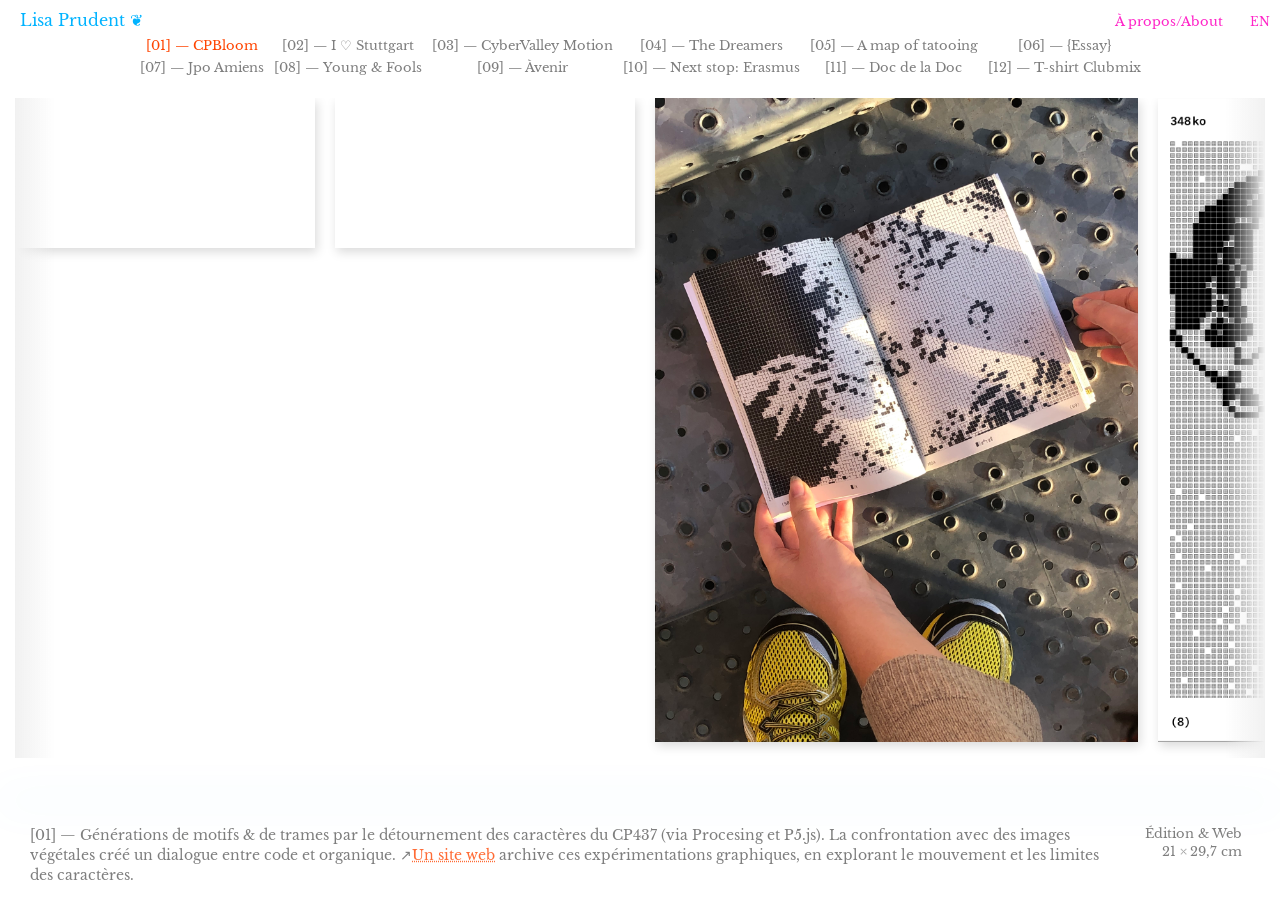
==== index.html @ e094bb3f "Update portfolio light et sans accents" ====
<!DOCTYPE html>
<html lang="fr">
<head>
  <meta charset="utf-8" />
  <meta name="viewport" content="width=device-width, initial-scale=1" />
  <link rel="stylesheet" href="portfolio26.css" />
  <link rel="icon" type="image/png" href="assets-26/blue-icone.png">

  <title>Lisa Prudent ❦</title>
</head>
<body>

   <!-- OVERLAY PNG -->
   <div id="waitingScreen"></div>

   <!-- CONTENU DU SITE -->
   <div id="siteContent" class="is-blurred">


    <header>
        <div class="left">Lisa Prudent ❦</div>
        <div class="right">
          <a href="about.html">À propos/About</a>
          <button class="lang-toggle" id="langToggle">EN</button>
        </div>
      </header>

    <div class="subheader">
        <a href="#" data-project="01">[01] — CPBloom</a>
        <a href="#" data-project="02" class="active">[02] — I ♡ Stuttgart</a> 
        <a href="#" data-project="03">[03] — CyberValley Motion</a>
        <a href="#" data-project="04">[04] — The Dreamers</a>
        <a href="#" data-project="05">[05] — A map of tatooing</a>
        <a href="#" data-project="06">[06] — {Essay}</a>
        <a href="#" data-project="07">[07] — Jpo Amiens</a>
        <a href="#" data-project="08">[08] — Young & Fools</a>
        <a href="#" data-project="09">[09] — Àvenir</a>
        <a href="#" data-project="10">[10] — Next stop: Erasmus</a>
        <a href="#" data-project="11">[11] — Doc de la Doc</a>
        <a href="#" data-project="12">[12] — T-shirt Clubmix</a>
        
        

        </div>

         <!-- Carrousel -->
         <div class="carousel-wrapper">
            <div class="carousel-edge-blur"></div> 
            <div class="carousel-container" id="carousel">
              <div class="carousel-track" id="carouselTrack">

                 <!-- Projet 01: CPBloom -->
      <div class="carousel-item" data-project="01">
        <video data-src="assets-26/CPbloom-edition.mp4" muted loop autoplay playsinline></video>
      </div>
      <div class="carousel-item" data-project="01">
        <video data-src="assets-26/CP-bloom-Seq1.mp4" muted loop autoplay playsinline></video>
      </div>
   
      <div class="carousel-item" data-project="01">
        <img data-src="assets-26/CP-bloom-edition4.JPG" alt="CPBloom.web 3" loading="lazy" decoding="async">
      </div>
      <div class="carousel-item" data-project="01">
        <img data-src="assets-26/cp-double-page.png" alt="CPBloom.web 2" loading="lazy" decoding="async">
      </div>
      <div class="carousel-item" data-project="01">
        <img data-src="assets-26/CP-bloom-edition2.JPG" alt="CPBloom.web 2" loading="lazy" decoding="async">
      </div>
      <div class="carousel-item" data-project="01">
        <img data-src="assets-26/CPbloom-poster.jpg" alt="CPBloom.web 2" loading="lazy" decoding="async">
      </div>
      <div class="carousel-item" data-project="01">
        <video data-src="assets-26/Ordi-mockup-cp-bloom.mp4" muted loop autoplay playsinline></video>
      </div>
      <div class="carousel-item" data-project="01">
        <video data-src="assets-26/CPBloom-Web.mp4" muted loop autoplay playsinline></video>
      </div>
      <div class="carousel-item" data-project="01">
        <video data-src="assets-26/test-cpbloom-camion.mp4" muted loop autoplay playsinline></video>
      </div>
      <div class="carousel-item" data-project="01">
        <img data-src="assets-26/frame_185.png" alt="CPBloom.web 2" loading="lazy" decoding="async">
      </div>
   
      <!-- Projet 01: I ♡ Stuttgart -->
      <div class="carousel-item" data-project="02">
        <img data-src="assets-26/Post-1.png" alt="Stuttgart 1" loading="lazy" decoding="async">
      </div>

      <div class="carousel-item" data-project="02">
        <video data-src="assets-26/I-Stuttgart.mp4" muted loop autoplay playsinline></video>
      </div>
     
      
      <div class="carousel-item" data-project="02">
        <video data-src="assets-26/video-insta-2.mp4" muted loop autoplay playsinline></video>
      </div>
      <div class="carousel-item" data-project="02">
        <img data-src="assets-26/Post2.png" alt="Stuttgart 3" loading="lazy" decoding="async">
      </div>
      <div class="carousel-item" data-project="02">
        <img data-src="assets-26/IMG_4885.png" alt="Stuttgart 3" loading="lazy" decoding="async">
      </div>
      <div class="carousel-item" data-project="02">
        <img data-src="assets-26/post-9.png" alt="Stuttgart 3" loading="lazy" decoding="async">
      </div>

     

      <!-- Projet 03: CYberValley-Motion -->
      <div class="carousel-item" data-project="03">
        <video data-src="assets-26/Party-Logos-white-small-2.mp4" muted loop autoplay playsinline></video>
      </div>
    
      <div class="carousel-item" data-project="03">
        <video data-src="assets-26/welcome-template.mp4" muted loop autoplay playsinline></video>
      </div>
      
    
   
      <div class="carousel-item" data-project="03">
        <img data-src="assets-26/Cyber-valley-echelle.png" alt="Dreamers 2" loading="lazy" decoding="async">
      </div>
      <div class="carousel-item" data-project="03">
        <video data-src="assets-26/hourglass-bckgrnd-test2.mp4" muted loop autoplay playsinline></video>
      </div>
    

      <div class="carousel-item" data-project="03">
        <video data-src="assets-26/square-noon.mp4" muted loop autoplay playsinline></video>
      </div>

      <div class="carousel-item" data-project="03">
        <video data-src="assets-26/hex-morning-v1.mp4" muted loop autoplay playsinline></video>
      </div>

      <div class="carousel-item" data-project="03">
        <img data-src="assets-26/IMG_3530.jpg" alt="Dreamers 2" loading="lazy" decoding="async">
      </div>


      <!-- Projet 04: The Dreamers -->
      <div class="carousel-item" data-project="04">
        <video data-src="assets-26/DREAMERS-video-insta-FNAL.mp4" muted loop autoplay playsinline></video>
      </div>
      <div class="carousel-item" data-project="04">
        <img data-src="assets-26/Dreamers-post-2.png" alt="Dreamers 2" loading="lazy" decoding="async">
      </div>
      <div class="carousel-item" data-project="04">
        <img data-src="assets-26/Dreamers-porte.jpeg" alt="Dreamers 3" loading="lazy" decoding="async">
      </div>
      <div class="carousel-item" data-project="04">
        <img data-src="assets-26/dreamers-1.png" alt="Dreamers 3" loading="lazy" decoding="async">
      </div>
      <div class="carousel-item" data-project="04">
        <img data-src="assets-26/Dreamers-sopalin.JPG" alt="Dreamers 3" loading="lazy" decoding="async">
      </div>

      <!-- Projet 05: A map of tatooing -->
      <div class="carousel-item" data-project="05">
      <video data-src="assets-26/Amapoftattoo1.mp4" muted loop autoplay playsinline></video>
    </div>
    
      <div class="carousel-item" data-project="05">
        <img data-src="assets-26/A-map-tattoo-ascii-halftone.png" alt="Tatooing 2" loading="lazy" decoding="async">
      </div>
      <div class="carousel-item" data-project="05">
        <img data-src="assets-26/amaptattooshow-bitmap.png" alt="Tatooing 1" loading="lazy" decoding="async">
      </div>
      <div class="carousel-item" data-project="05">
        <img data-src="assets-26/Index-map-tattoo.png" alt="Tatooing 2" loading="lazy" decoding="async">
      </div>
      
   

      <!-- Projet 06: Essay -->
      <div class="carousel-item" data-project="06">
        <video data-src="assets-26/THESIS-3D__.mp4" muted loop autoplay playsinline></video>
      </div>
      <div class="carousel-item" data-project="06">
        <img data-src="assets-26/essay-bureau-1.png" alt="Essay 1" loading="lazy" decoding="async">
      </div>
      <div class="carousel-item" data-project="06">
        <img data-src="assets-26/memoire-page-1.png" alt="Essay 1" loading="lazy" decoding="async">
      </div>
    
      <div class="carousel-item" data-project="06">
        <img data-src="assets-26/EPSON321.JPG" alt="Essay 1" loading="lazy" decoding="async">
      </div>
      <div class="carousel-item" data-project="06">
        <img data-src="assets-26/memoire-titre.png" alt="Essay 1" loading="lazy" decoding="async">
      </div>
      <div class="carousel-item" data-project="06">
        <img data-src="assets-26/EPSON320.JPG" alt="Essay 1" loading="lazy" decoding="async">
      </div>
      <div class="carousel-item" data-project="06">
        <img data-src="assets-26/memoire-photo.png" alt="Essay 1" loading="lazy" decoding="async">
      </div>
      <div class="carousel-item" data-project="06">
        <img data-src="assets-26/tranche-essay.jpg" alt="Essay 1" loading="lazy" decoding="async">
      </div>
    
    
     
     

      <!-- Projet 07: Jpo Amiens -->

      <div class="carousel-item" data-project="07">
        <img data-src="assets-26/JPO_insta.jpg" alt="JPO 2" loading="lazy" decoding="async">
      </div>
      <div class="carousel-item" data-project="07">
        <video data-src="assets-26/ferronnerie-jpo.mp4" muted loop autoplay playsinline></video>
    </div>
    <div class="carousel-item" data-project="07">
        <video data-src="assets-26/jpo-poster.mp4" muted loop autoplay playsinline></video>
    </div>
    <div class="carousel-item" data-project="07">
        <video data-src="assets-26/jpo-animation.-ornermp4.mp4" muted loop autoplay playsinline></video>
    </div>
    <div class="carousel-item" data-project="07">
        <img data-src="assets-26/ferronnerie-test.jpg" alt="JPO 2" loading="lazy" decoding="async">
      </div>
      <!-- Projet 08: Young & Fools -->
      <div class="carousel-item" data-project="08">
        <img data-src="assets-26/YandF-Couverture-Livret.png" alt="Young 1" loading="lazy" decoding="async">
      </div>
      <div class="carousel-item" data-project="08">
        <video data-src="assets-26/Young-and-full-gif.mp4" muted loop autoplay playsinline></video>
      </div>
      <div class="carousel-item" data-project="08">
        <img data-src="assets-26/YandF-Phones.jpg" alt="Young 1" loading="lazy" decoding="async">
      </div>
      <div class="carousel-item" data-project="08">
        <video data-src="assets-26/YandF-Phone-record.mp4" muted loop autoplay playsinline></video>
      </div>
      <div class="carousel-item" data-project="08">
        <img data-src="assets-26/insta-final-young-and-full3.png" alt="Young 1" loading="lazy" decoding="async">
      </div>
      <div class="carousel-item" data-project="08">
        <img data-src="assets-26/insta-final-young-and-full.png" alt="Young 1" loading="lazy" decoding="async">
      </div>
      <div class="carousel-item" data-project="08">
        <img data-src="assets-26/YandF-Mockup.jpg" alt="Young 1" loading="lazy" decoding="async">
      </div>

      <!-- Projet 09: Àvenir -->
      <div class="carousel-item" data-project="09">
        <img data-src="assets-26/a-venir.jpg" alt="Soigner 1" loading="lazy" decoding="async">
      </div>
      <div class="carousel-item" data-project="09">
        <video data-src="assets-26/Insta-meteo2.mp4" muted loop autoplay playsinline></video>
    </div>
    <div class="carousel-item" data-project="09">
      <video data-src="assets-26/IMG_6240.mp4" muted loop autoplay playsinline></video>
  </div>
      <div class="carousel-item" data-project="09">
        <img data-src="assets-26/IMG_7008.JPG" alt="Soigner 2" loading="lazy" decoding="async">
      </div>
      <div class="carousel-item" data-project="09">
        <img data-src="assets-26/IMG_7052.JPG" alt="Soigner 2" loading="lazy" decoding="async">
      </div>
      <div class="carousel-item" data-project="09">
        <img data-src="assets-26/IMG_6991 2.JPG" alt="Soigner 2" loading="lazy" decoding="async">
      </div>
    
  
      <!-- Projet 10: Next stop: Erasmus -->
      <div class="carousel-item" data-project="10">
        <video data-src="assets-26/affiche-video-erasmus.mp4" muted loop autoplay playsinline></video>
    </div>
      <div class="carousel-item" data-project="10">
        <img data-src="assets-26/IMG_8928.jpg" alt="Erasmus 2" loading="lazy" decoding="async">
      </div>
      <div class="carousel-item" data-project="10">
        <video data-src="assets-26/bus-asccii2.mp4" muted loop autoplay playsinline></video>
    </div>
    <div class="carousel-item" data-project="10">
        <img data-src="assets-26/bus-p5js.png" alt="Erasmus 2" loading="lazy" decoding="async">
      </div>

      <!-- Projet 11: Doc de la Doc -->
      <div class="carousel-item" data-project="11">
        <img data-src="assets-26/doc-doc2.png" alt="Doc 2" loading="lazy" decoding="async">
      </div>
      <div class="carousel-item" data-project="11">
        <img data-src="assets-26/doc-doc-1.png" alt="Doc 1" loading="lazy" decoding="async">
      </div>
      <div class="carousel-item" data-project="11">
      <video data-src="assets-26/doc-doc-picto.mp4" muted loop autoplay playsinline></video>
    </div>
    <div class="carousel-item" data-project="11">
        <img data-src="assets-26/test-doc.png" alt="Doc 1" loading="lazy" decoding="async">
      </div>

      <!-- Projet 12: T-shirt Clubmix -->
      <div class="carousel-item" data-project="12">
        <img data-src="assets-26/IMG_6446.jpg" alt="Lichen 1" loading="lazy" decoding="async">
      </div>

      <div class="carousel-item" data-project="12">
        <img data-src="assets-26/0022_18A.JPEG" alt="Lichen 2" loading="lazy" decoding="async">
      </div>
      <div class="carousel-item" data-project="12">
        <img data-src="assets-26/0023_19A.JPEG" alt="Lichen 1" loading="lazy" decoding="async">
      </div>
      <div class="carousel-item" data-project="12">
        <img data-src="assets-26/IMG_6907.jpeg" alt="Lichen 2" loading="lazy" decoding="async">
      </div>
   
    </div>
  </div>
</div>


  <!-- Footer  -->
  <footer>
    <div class="footer-content">
        <p class="footer-description" id="footerText"></p>
        <div class="footer-info">
          <p class="footer-medium" id="footerMedium"></p>
          <p class="footer-dimensions" id="footerDimensions"></p>
        </div>
    </div>
  </footer>
</div>


  <script>
    /* =========================
       LANGUE
    ========================= */
  
    const langToggle = document.getElementById("langToggle");
    let currentLang = localStorage.getItem("lang") || "fr";
  
    /* =========================
       CARROUSEL & UI
    ========================= */
  
    const carousel = document.getElementById('carousel');
    const carouselItems = document.querySelectorAll('.carousel-item');
    const subheaderLinks = document.querySelectorAll('.subheader a');
    const footerText = document.getElementById('footerText');
    const footerMedium = document.getElementById('footerMedium');
    const footerDimensions = document.getElementById('footerDimensions'); // ajouté
    const footer = document.querySelector('footer');
  
    /* =========================
       DESCRIPTIONS PROJETS
    ========================= */
  
    const projectDescriptions = {
      fr: {
        '01': '[01] — Générations de motifs & de trames par le détournement des caractères du CP437 (via Procesing et P5.js). La confrontation avec des images végétales créé un dialogue entre code et organique. ↗<a href="https://cpbloom.netlify.app/" target="_blank" rel="noopener noreferrer" style="color: #ff6b35; text-decoration: underline; text-decoration-style: dotted; cursor: pointer;">Un site web</a> archive ces expérimentations graphiques, en explorant le mouvement et les limites des caractères.',
        '02': '[02] — ↗<a href="https://neothekilla.github.io/STUTTGART-WEB/" target="_blank" rel="noopener noreferrer" style="color: #ff6b35; text-decoration: underline; text-decoration-style: dotted; cursor: pointer; ">Site web</a> personnel qui capture tous les objets et souvenirs de mon stage réalisé à Stuttgart. Agissant comme une capsule temporelle, le site devient une fenêtre sur mon expérience vécue au cours de ces quatre mois et renvoi également sur deux autres pages complémentaires. ',
        '03': '[03] — Projet inscrit dans la continuité d\'un stage réalisé au sein de l\'agence ↗<a href="https://www.l2m3.com/" target="_blank" rel="noopener noreferrer" style="color: #ff6b35; text-decoration: underline; text-decoration-style: dotted; cursor: pointer; ">L2M3</a>. Suite à une collaboration avec Cyber Valley, institut de recherche basé à Tübingen, une série d\'animations en motion design a été réalisée pour retranscrire différentes atmosphères agréables, pensées pour le confort des usagers.',     
        '04': '[04] — Poster conçu pour promouvoir la projection du film sulfureux et incongru, The Dreamers. Le projet prend place à la suite d\'une collaboration entre le Ciné Club Dulac de la Faculté des Arts d\'Amiens et l\'ÉSAD d\'Amiens.',
        '05': '[05] — Exploration née de la rencontre entre les trames numériques et le  tatouage. ↗<a href="https://neothekilla.github.io/A-Map-of-Tattooing/" target="_blank" rel="noopener noreferrer" style="color: #ff6b35; text-decoration: underline; text-decoration-style: dotted; cursor: pointer; ">Ce site web</a>, conçu comme le prolongement de mon mémoire de DNSEP, propose une immersion dans le travail des artistes tatoueur·euses grâce à une navigation par tags et par scroll horizontal. Le corps  devient un réel support de navigation, jouant le rôle d\'une carte, à la croisée du tatouage et de l’art génératif.',
        '06': '[06] — Mémoire de DNSEP réalisé en Web to print, qui explore les scènes marginales situées au croisement entre design graphique et tatouage. Il analyse comment outils, gestes et espaces de travail façonnent de nouvelles habitudes créatives. L’étude défend des modes de création hybrides, collaboratifs et faits mains face à la standardisation et la productivité de nos protocoles de travail usuels.',
        '07': '[07] — Proposition d\'affiche pour les journées portes ouvertes de l\'ÉSAD Amiens. L\'affiche s’enrichit d’une dimension hybride grâce à l\'intégration de la réalité augmentée, dont les motifs viennent orner le visuel et lui apporter du relief. ',
        '08': '[08] — En me plaçant à la fois en tant que graphiste et commissaire d’exposition, Young & Fool est une exposition fictive qui souligne différents regards sur la période ambiguë de la jeunesse. À travers la sélection de trois photographes, l\'éphéméra muséal devient un support de communication intéressant à détourner, notamment par sa numérisation. L\'usage du rouge évoque les valeurs clés de subversion et de sensualité liées à l\'exposition.',
        '09': '[09] — Projet collaboratif de création d’une identité visuelle placée sous le signe des phénomènes météorologiques. Réalisé à l’occasion d’une journée de conférences dédiée à la présentation de nos sujets de mémoire de DNSEP. L’identité visuelle s’appuie sur une esthétique saturée, inspirée des codes graphiques des cartes météo. Le nuage, élément central du projet pour son fort potentiel graphique, se déploie sur l’ensemble des supports, notamment à travers une animation atmosphérique conçue avec Processing. Puis il y a également un zoom sur les 80 programmes pliables distribués en amont des conférences. ',
        '10': '[10] — Affiche pour l\'exposition Next stop: Erasmus. Cette exposition valorise les travaux réalisés par les étudiant·es parti·es à l’étranger dans le cadre du programme Erasmus ou de stages en 2024–2025. L\'univers du bus se caractérise par un détournement des signes routiers et du véhicule lui-même.',
        '11': '[11] — Proposition de mise en forme d’un document pour les nouvelles acquisitions semestrielles de la documentation de l’ÉSAD Amiens. L’objectif est d’organiser les catégories existantes pour faciliter la consultation et la recherche, chaque sujet étant identifié via la création d\'un pictogramme unique, au dessin oscillant entre rigueur et convivialité. Cet objet pérenne, repose sur des impressions sur des feuilles de brouillon et par l\'usage d\'une reliure amovible.',
        '12': '[12] — T-shirt réalisé pour le club mix de mon école à l\'Ésad Amiens. Cette sérigraphie en trichromie valorise une esthétique futuriste des années 2000. Basé sur un jeu de trame et d\'une composition aérée, l\'usage de typographies libres et expérimentales s\'inspire de cette époque nostalgique à l\' ère d\'un numérique.',
      },
      en: {
        '01': '[01] — Generations of patterns and  graphic grids using CP437 characters (through Processing and P5.js). The combination with vegetable images creates a dialogue between code and organic shapes. Moreover, a ↘<a href="https://cpbloom.netlify.app/" target="_blank" rel="noopener noreferrer" style="color: #ff6b35; text-decoration: underline; text-decoration-style: dotted; cursor: pointer;">website</a> archives these graphic experiments, exploring the movement and limits of the characters.',
        '02': '[02] — ↘<a href="https://neothekilla.github.io/STUTTGART-WEB/" target="_blank" rel="noopener noreferrer" style="color: #ff6b35; text-decoration: underline; text-decoration-style: dotted; cursor: pointer; ">Personal website</a> that captures all the objects and memories from my internship in Stuttgart. Acting like a time capsule, the site becomes a window into my experience over these four months and also links to two other complementary pages.',
        '03': '[03] — Project developed as part of an internship at the agency ↘<a href="https://www.l2m3.com/" target="_blank" rel="noopener noreferrer" style="color: #ff6b35; text-decoration: underline; text-decoration-style: dotted; cursor: pointer; ">L2M3</a>. Following a collaboration with Cyber Valley, a research institute based in Tübingen, a series of motion design animations was created to convey different pleasant atmospheres, designed for the comfort of users.',
        '04': '[04] — Poster designed to promote the screening of the incongruous and sulfurous film, The Dreamers. The project was created following a collaboration between the Ciné Club Dulac of the Faculty of Arts in Amiens and the ÉSAD Amiens',
        '05': '[05] — Exploration born from the meeting of digital patterns and tattooing. ↘<a href="https://neothekilla.github.io/A-Map-of-Tattooing/" target="_blank" rel="noopener noreferrer" style="color: #ff6b35; text-decoration: underline; text-decoration-style: dotted; cursor: pointer; ">This website</a>, designed as an extension of my DNSEP thesis, offers an immersion into the work of tattoo artists with navigation by tags and horizontal scrolling. The body becomes a real navigation surface, at the crossing of tattoo and generative art.',
        '06': '[06] — DNSEP thesis produced in a web-to-print format, exploring marginal scenes at the intersection of graphic design and tattooing. It examines how tools, gestures and workspaces shape new creative habits. The study advocates for hybrid, collaborative and handmade modes of creation in response to the standardization and productivity-driven nature of our usual work processes. The binding screws echo the DIY theme present in the thesis and actively involve the user who can unscrew them to fully open the publication flat.',
        '07': '[07] — Poster design proposal for the open days at ÉSAD Amiens. The poster includes a hybrid dimension with the integration of augmented reality, where patterns decorate the visual and give it depth',
        '08': '[08] — Placing myself both as a graphic designer and a curator, Young & Fool is a fictional exhibition that shows different perspectives on the ambiguous period of youth. Through the work of three photographers, the museum ephemera becomes an interesting communication tool to reinterpret, especially through digitization. The use of red highlights the key values of subversion and sensuality connected to the exhibition.',
        '09': '[09] — Collaborative project to create a visual identity centered around meteorological phenomena. Developed for a conference day dedicated to the presentation of our DNSEP thesis topics. The visual identity is based on a saturated aesthetic inspired by the graphic codes of weather maps. The cloud is a central element of the project due to its strong graphic potential unfolds across all media, particularly through an atmospheric animation created with Processing. Then there is a focus on the 80 foldable programs distributed before the conferences. ',
        '10': '[10] — Poster for the exhibition Next stop: Erasmus. This exhibition highlights the work done by students who went abroad as part of the Erasmus program or internships in 2024–2025. The bus world is marked by a playful use of road signs and the vehicle itself.',
        '11': '[11] — Proposal for the layout of a document for the new semester acquisitions of the ÉSAD Amiens documentation. The goal is to organize existing categories to make browsing and searching easier, with each topic identified by a unique pictogram, designed between precision and friendliness. This lasting object is made using recycled sheets and a removable binding.',
        '12': '[12] — T-shirt created for the mix club of my school at Ésad Amiens. This three-color screen print shows a “Y2K futurism” aesthetic. Based on halftone patterns and a light composition, the use of free and experimental typeface is inspired by this nostalgic era.',
      }
    };
  
    /* =========================
       MÉDIUMS
    ========================= */
  
    const projectMediums = {
      fr: {
        '01': 'Édition & Web',
        '02': 'Web',
        '03': 'Motion',
        '04': 'Affiche',
        '05': 'Web',
        '06': 'Édition',
        '07': 'Affiche',
        '08': 'Identité visuelle',
        '09': 'Identité visuelle',
        '10': 'Affiche',
        '11': 'Édition',
        '12': 'Illustration'
      },
      en: {
        '01': 'Publishing & Web',
        '02': 'Web',
        '03': 'Motion',
        '04': 'Poster',
        '05': 'Web',
        '06': 'Publishing',
        '07': 'Poster',
        '08': 'Visual identity',
        '09': 'Visual identity',
        '10': 'Poster',
        '11': 'Publishing',
        '12': 'Illustration'
      }
    };

    /* =========================
       DIMENSIONS
    ========================== */

    const projectDimensions = {
      fr: {
        '01': '21 ྾ 29,7 cm',
        '02': 'Responsive',
        '03': '≃ 1 ྾ 3 m',
        '04': '29,7 × 42 cm',
        '05': 'Responsive',
        '06': '14 × 20 cm',
        '07': '40 × 60 cm',
        '08': '10 × 15 cm, 60 × 80 cm ',
        '09': '14,8 × 21 cm',
        '10': '60 × 80 cm',
        '11': '21 × 29,7 cm',
        '12': '30 × 30 cm',

       
      },
      en: {
        '01': '21 ྾ 29,7 cm',
        '02': 'Responsive',
        '03': '≃ 1 ྾ 3 m',
        '04': '29,7 × 42 cm',
        '05': 'Responsive',
        '06': '14 × 20 cm',
        '07': '40 × 60 cm',
        '08': '10 × 15 cm, 60 × 80 cm ',
        '09': '14,8 × 21 cm',
        '10': '60 × 80 cm',
        '11': '21 × 29,7 cm',
        '12': '30 × 30 cm',

      }
    };
  
    /* =========================
       COULEURS FOOTER
    ========================= */
  
    const projectFooterHues = {
      '01': 200,
      '02': 210,
      '03': 220,
      '04': 265,
      '05': 185,
      '06': 170,
      '07': 155,
      '08': 140,
      '09': 120,
      '10': 95,
      '11': 70,
      '12': 45
    };
  
    let currentProject = '01';
  
    /* =========================
       UPDATE PROJET ACTIF
    ========================= */
  
    function updateActiveProject(projectId) {
      currentProject = projectId;
  
      subheaderLinks.forEach(link => {
        link.classList.toggle(
          'active',
          link.getAttribute('data-project') === projectId
        );
      });
  
      footerText.innerHTML =
        projectDescriptions[currentLang]?.[projectId] || '';
  
      footerMedium.textContent =
        projectMediums[currentLang]?.[projectId] || '';

      // Ajout des dimensions dans le footer
      footerDimensions.textContent =
        projectDimensions[currentLang]?.[projectId] || '';
  
      const hue = projectFooterHues[projectId] ?? 200;
      document.documentElement.style.setProperty('--footer-hue', hue);
    }
  
    /* =========================
       SCROLL CARROUSEL
    ========================= */
  
    carousel.addEventListener('scroll', () => {
      const center = carousel.scrollLeft + carousel.offsetWidth / 2;
      let closestItem = null;
      let minDistance = Infinity;
  
      carouselItems.forEach(item => {
        const itemCenter = item.offsetLeft + item.offsetWidth / 2;
        const distance = Math.abs(center - itemCenter);
  
        if (distance < minDistance) {
          minDistance = distance;
          closestItem = item;
        }
      });
  
      if (closestItem) {
        const projectId = closestItem.getAttribute('data-project');
        if (projectId !== currentProject) {
          updateActiveProject(projectId);
        }
      }
    });
  
    carousel.addEventListener('wheel', (e) => {
      e.preventDefault();
  
      const scrollAmount =
        Math.abs(e.deltaX) > Math.abs(e.deltaY)
          ? e.deltaX
          : e.deltaY;
  
      carousel.scrollLeft += scrollAmount;
    }, { passive: false });
  
    /* =========================
       CLICK SUBHEADER
    ========================= */
  
    subheaderLinks.forEach(link => {
      link.addEventListener('click', (e) => {
        e.preventDefault();
        const projectId = link.dataset.project;
        const firstItem = document.querySelector(
          `.carousel-item[data-project="${projectId}"]`
        );
  
        if (firstItem) {
          carousel.scrollTo({
            left: firstItem.offsetLeft - 50,
            behavior: 'smooth'
          });
          updateActiveProject(projectId);
        }
      });
    });
  
    /* =========================
       MARQUER DÉBUT DE CHAQUE PROJET
    ========================= */
  
    let seenProjects = new Set();
  
    carouselItems.forEach((item, index) => {
      const projectId = item.getAttribute('data-project');
      
      if (!seenProjects.has(projectId)) {
        seenProjects.add(projectId);
        if (index !== 0) {
          item.classList.add('project-start');
        }
      }
    });
  
    /* =========================
       EFFET SCROLL FOOTER
    ========================= */
  
    let scrollTimeout;
    window.addEventListener("scroll", () => {
      footer.classList.add("footer-scrolling");
      clearTimeout(scrollTimeout);
      scrollTimeout = setTimeout(() => {
        footer.classList.remove("footer-scrolling");
      }, 150);
    });
  
    /* =========================
       LANGUE
    ========================= */
  
    function updateLanguage(lang) {
      currentLang = lang;
      document.documentElement.setAttribute("lang", lang);
  
      document.querySelectorAll("[data-fr]").forEach(el => {
        el.textContent = el.dataset[lang];
      });
  
      langToggle.textContent = lang === "fr" ? "EN" : "FR";
      localStorage.setItem("lang", lang);
  
      updateActiveProject(currentProject);
    }
  
    if (langToggle) {
      langToggle.addEventListener("click", () => {
        updateLanguage(currentLang === "fr" ? "en" : "fr");
      });
    }
  
    /* =========================
       INIT
    ========================= */
  
    updateLanguage(currentLang);

/* =========================
   WAITING SCREEN — FIRST LOAD ONLY
========================= */

document.addEventListener("DOMContentLoaded", () => {
  const waitingScreen = document.getElementById("waitingScreen");
  const siteContent = document.getElementById("siteContent");
  const hasSeenIntro = sessionStorage.getItem("hasSeenIntro");

  if (!waitingScreen || !siteContent) return;

  // Si déjà vu → pas d’intro, pas de blur
  if (hasSeenIntro) {
    waitingScreen.remove();
    siteContent.classList.remove("is-blurred");
    return;
  }

  // On attend que TOUT soit chargé
  window.addEventListener("load", () => {
    setTimeout(() => {
      // Fade out overlay
      waitingScreen.style.opacity = "0";

      // Déblur progressif
      siteContent.classList.remove("is-blurred");

      // Nettoyage
      setTimeout(() => {
        waitingScreen.remove();
      }, 4000);

      sessionStorage.setItem("hasSeenIntro", "true");
    }, 300);
  });
/* =========================
   SMART LAZY LOAD (IMAGES + VIDEOS)
========================= */

const mediaObserver = new IntersectionObserver((entries) => {
  entries.forEach(entry => {
    const el = entry.target;

    if (entry.isIntersecting) {

      // Images
      if (el.tagName === "IMG" && el.dataset.src) {
        el.src = el.dataset.src;
        el.removeAttribute("data-src");
      }

      // Vidéos
      if (el.tagName === "VIDEO" && el.dataset.src) {
        el.src = el.dataset.src;
        el.load();
      }

      if (el.tagName === "VIDEO") {
        el.play();
      }

    } else {
      if (el.tagName === "VIDEO") {
        el.pause();
      }
    }
  });
}, {
  root: document.querySelector("#carousel"),
  rootMargin: "200px", // précharge avant apparition
  threshold: 0.1
});

document.querySelectorAll("img, video").forEach(el => {
  mediaObserver.observe(el);
});
});
</script>

  
    
    



    </body>
    </html>
---- portfolio26.css ----
@font-face {
    font-family: 'LibreBaskerville';
    src: url('assets-26/Font-26/LibreBaskerville-Regular.ttf') format('truetype');
    font-weight: 500;
    font-style: normal;
    }

  
    
    
    body {
    margin: 0;
    font-family: 'LibreBaskerville';
   /* background-color: rgb(241, 241, 241);*/
    }

    /* Curseur personnalisé */
    body, a, button {
        cursor:crosshair;
      /*  cursor: url('assets-26/fancy-cursor.png') 3 3, auto; */

    }
    
    /* Désactiver le curseur custom sur la page About */
.about-page,
.about-page a,
.about-page button,
header {
    pointer-events: fill;
}


    
    
    header {
    width: 100%;
    padding: 10px 10px;
    display: flex;
    justify-content: space-between;
    align-items: center;
    box-sizing: border-box;
    }

    .left {
        font-family:'LibreBaskerville' ;
        font-weight: 400;
color: #00b3ff;
margin-left: 10px;
        font-size: 1rem;
        }
        
      
        
        .right a {
        margin-right: 10px;
        margin-top: 10px;
        text-decoration: none;
        color: #ff24c8;
        font-size: 0.8rem;
        }
        
        
        .right a:hover {
            border-bottom: 2px dotted rgb(255, 36, 200);
            color: #ff24c8;
            text-decoration: none;
        }
        ::selection {
            background: #ff4400;
            color: #f1f1f1;
            }



            .subheader {
                line-height: 0.9;
                font-size: 0.8rem;
                display: grid;
                grid-template-columns: repeat(6, auto);
                justify-content: center;
                justify-items: center;
                gap: 10px 10px;
                }
                
                
                .subheader a {
                display: inline-block;
                text-decoration: none;
                color: #7e7e7e;
                transition: color 0.1s;
                }
                
                
                .subheader a:hover {
                    color: #ff4400;
                  }
              
                  .subheader a.active {
                    color: rgb(255, 68, 0);
                  }
              
                  @media (max-width: 700px) {
                    .subheader {
                      grid-template-columns: repeat(3, auto);
                    }
                  }
                
                
           
                  .carousel-wrapper {
                    position: relative;
                    margin: 25px 15px 15px 15px; /* top 25px pour plus d’espace, autres côtés 15px */
                    height: calc(100vh - 45px - 35px - 15px); /* subheader + footer + marges */
                    overflow: hidden; /* masque les bords du carrousel */
                }
               
                .carousel-container {
                    display: flex;
                    align-items: center;
                    overflow-x: auto;
                    overflow-y: hidden;
                    height: 100%;
                    scrollbar-width: none;
                }
  
  
.carousel-container::-webkit-scrollbar {
    display: none;
}


/* Blur fixe sur les côtés du wrapper */
.carousel-wrapper::before,
.carousel-wrapper::after {
    content: '';
    position: absolute;
    top: 0;
    height: 100%; 
    width: 40px;
    pointer-events: none;
    z-index: 2;
}


  
      .carousel-track {
        display: flex;
        gap: 20px;
        padding: 0 50px;
        height: 100%;
        align-items: center;
        padding: 0 0;
      }
  
      .carousel-item {
        flex-shrink: 0;
        height: 100%;
        width: auto;
      }
  
      .carousel-item img,
      .carousel-item video {
        max-height: 80%;
        width: auto;
       /* max-width: calc(100vw - 30px);  éviter le débordement horizontal */
        object-fit: contain;
        display: block;
         /* Ombre portée subtile */
    box-shadow: 2px 4px 10px rgba(0, 0, 0, 0.15);
}



.carousel-item.project-start {
    margin-left: 500px; /* Ajuste cette valeur pour l’espace entre projets */
}
      
/* FOOOOOOOOOTER */
      footer {
        position: fixed;
        bottom: 0;
        left: 0;
        width: 100%;
        background: none;
        padding: 15px 20px;
        box-sizing: border-box;
        border-top: none;
    }
    
    .footer-content {
        display: flex;
        justify-content: space-between; /* Description à gauche, médium à droite */
        align-items: flex-start; /* Pour que le médium reste aligné en haut */
        gap: 20px; /* Un petit espace entre les deux si besoin */
    }
    
    .footer-description {
        font-size: 0.9rem;
        line-height: 1.4;
        margin: 0;
        margin-left: 10px;
        color: #7e7e7e;
        flex: 1;              /* prend tout l’espace dispo */
        max-width: none;     
        word-wrap: break-word;
    }
    

    .footer-medium {
        font-size: 0.8rem;
        line-height: 1.4;
        margin: 0;
        margin-right: 18px;
        white-space: nowrap; 
        color: #7e7e7e;

    }

    .footer-info {
        display: flex;
        flex-direction: column;
        align-items: flex-end; /* tout aligné à droite */
        gap: 2px; /* petit espace entre médium et dimensions */
        color: #7e7e7e;

    }
    
  
    .footer-dimensions {
        font-size: 0.8rem;
        line-height: 1.2;
        margin: 0;
        margin-right: 18px;
        white-space: nowrap; /* éviter que ça passe à la ligne */
        color: #7e7e7e;
    }
    

  
      @media (max-width: 768px) {
        .carousel-container {
          height: calc(100vh - 250px);
        }
  
        .carousel-item {
          height: 60%;
        }
  
        .carousel-track {
          gap: 20px;
          padding: 0 20px;
        }
      }


     footer::before {
    content: "";
    position: absolute;
    left: -20px;
    right: -20px;
    bottom: -20px;
    height: 1px;
    inset: -10px;

    background-color: hsl(var(--footer-hue, 200) 90% 60%);
    filter: blur(25px);
    opacity: 0.8;

    transition:
        background-color 1.8s cubic-bezier(.4, 0, .2, 1),
        transform 0.6s cubic-bezier(.25, .8, .25, 1);

    z-index: -1;
}

  /* Fond flou derrière tout le contenu */
.carousel-background {
    position: fixed;
    top: 0;
    left: 0;
    width: 100%;
    height: 100%;
    object-fit: cover;
    filter: blur(30px); /* ajuster le blur */
    opacity: 0.20; /* très faible opacité */
    z-index: -1; /* derrière tous les éléments */
    pointer-events: none; /* ne bloque pas les interactions */
    transition: opacity 0.3s ease, transform 0.3s ease;
}

/* Fond animé principal */
.animated-bg {
    position: fixed;
    inset: -10%;
    z-index: -2;
    pointer-events: none;
    background: rgb(241, 241, 241);

    filter: blur(45px);
    transform: scale(1.1);

    animation: bg-breathe 18s cubic-bezier(.45, 0, .55, 1) infinite;
}



/* Gradient bas */
.animated-bg::after {
    content: "";
    position: absolute;
    bottom: 0;
    left: 0;
    right: 0;
    height: 140px;

    background: linear-gradient(
        to top,
        rgb(0, 179, 255),
        rgba(255,255,255,0)
    );

    animation: bottom-color-shift 18s ease-in-out infinite;
}

/* Respiration globale (taille très douce) */
@keyframes bg-breathe {
    0% {
        transform: scale(1.1);
    }
    50% {
        transform: scale(1.14);
    }
    100% {
        transform: scale(1.1);
    }
}



/* Bleu → lilas → bleu */
@keyframes bottom-color-shift {
    0%, 100% {
        background: linear-gradient(
            to top,
            #00b3ff,
            rgba(255,255,255,0)
        );
    }
    50% {
        background: linear-gradient(
            to top,
            #e4afff,
            rgba(255,255,255,0)
        );
    }
}


footer.footer-scrolling::before {
    transform: scaleY(1.25);
}


.carousel-edge-blur {
    position: absolute;
    top: 0;
    left: 0;
    right: 0;

    height: calc(100vh - 240.5px);
        pointer-events: none;
    z-index: 3;
}

.carousel-edge-blur::before,
.carousel-edge-blur::after {
    content: "";
    position: absolute;
    top: 0;
    bottom: 0;
    width: 40px;
}

.carousel-edge-blur::before {
    left: 0;
    background: linear-gradient(
        to right,
        #f1f1f1 0%,
       
        rgba(255, 255, 255, 0) 100%
    );
}

.carousel-edge-blur::after {
    right: 0;
    background: linear-gradient(
        to left,
        #f1f1f1 0%,

        rgba(255, 255, 255, 0) 100%
    );
}


/* =========================
   ABOUT PAGE
========================= */

.about-container {
    min-height: calc(100vh - 60px);
    display: flex;
    flex-direction: column;
    justify-content: center;
    align-items: center;
    gap: 24px;
    text-align: center;
}

.about-video {
    width: 200px;
    height:200px;
    object-fit: cover;
}

.about-text {
    display: flex;
    flex-direction: column;
    gap: 16px;
    color: #7e7e7e;

}

.about-description {
    font-size: 0.85rem;
    max-width: 420px;
    margin: 0 auto;
}

.about-links {
    display: flex;
    gap: 16px;
    justify-content: center;
    flex-wrap: wrap;
}

.about-links a {
    font-size: 0.8rem;
    text-decoration: none;
    color: #ff24c8;

    border-bottom: 2px dotted transparent; /* espace réservé */
    transition: border-color 0.25s ease;
}

.about-links a:hover {
    border-bottom-color: #ff24c8;
}



.home-link {
    text-decoration: none;
    color: inherit;
}

/* =========================
   ABOUT – apparition douce
========================= */

.about-video {
    opacity: 0;
    filter: blur(6px);
    transform: translateY(6px);
    animation: about-video-fade 1.2s cubic-bezier(.4, 0, .2, 1) forwards;
    animation-delay: 0.4s;
}

@keyframes about-video-fade {
    to {
        opacity: 1;
        filter: blur(0);
        transform: translateY(0);
    }
}

/* =========================
   ABOUT – apparition brumeuse
========================= */

.about-text {
    opacity: 0;
    filter: blur(8px);
    animation: about-text-mist 1.6s ease-out forwards;
    animation-delay: 0.4s;
}

@keyframes about-text-mist {
    0% {
        opacity: 0;
        filter: blur(10px);
    }
    60% {
        opacity: 0.6;
        filter: blur(4px);
    }
    100% {
        opacity: 1;
        filter: blur(0);
    }
}



/* =========================
   ANGLAIS-FRANCAIS
========================= */

.lang-toggle {
    background: none;
    border: none;
    margin-left: 12px;
    padding: 0;
    cursor: pointer;

    font-family: inherit;
    font-size: 0.75rem;
    color: #ff24c8;

    transition: opacity 0.25s ease;
}

.lang-toggle:hover {
    opacity: 1;
    border-bottom: 2px dotted rgb(255, 36, 200);

}


#waitingScreen {
    position: fixed;
    inset: 0;
    background: url("assets-26/waiting-screen.png") center center / cover no-repeat;
    z-index: 9999;
    pointer-events: none;
    height: 100vh;


    opacity: 1;
    transition: opacity 4s ease;
}


#siteContent {
    transition: filter 4s ease;
}

#siteContent.is-blurred {
    filter: blur(14px);
}
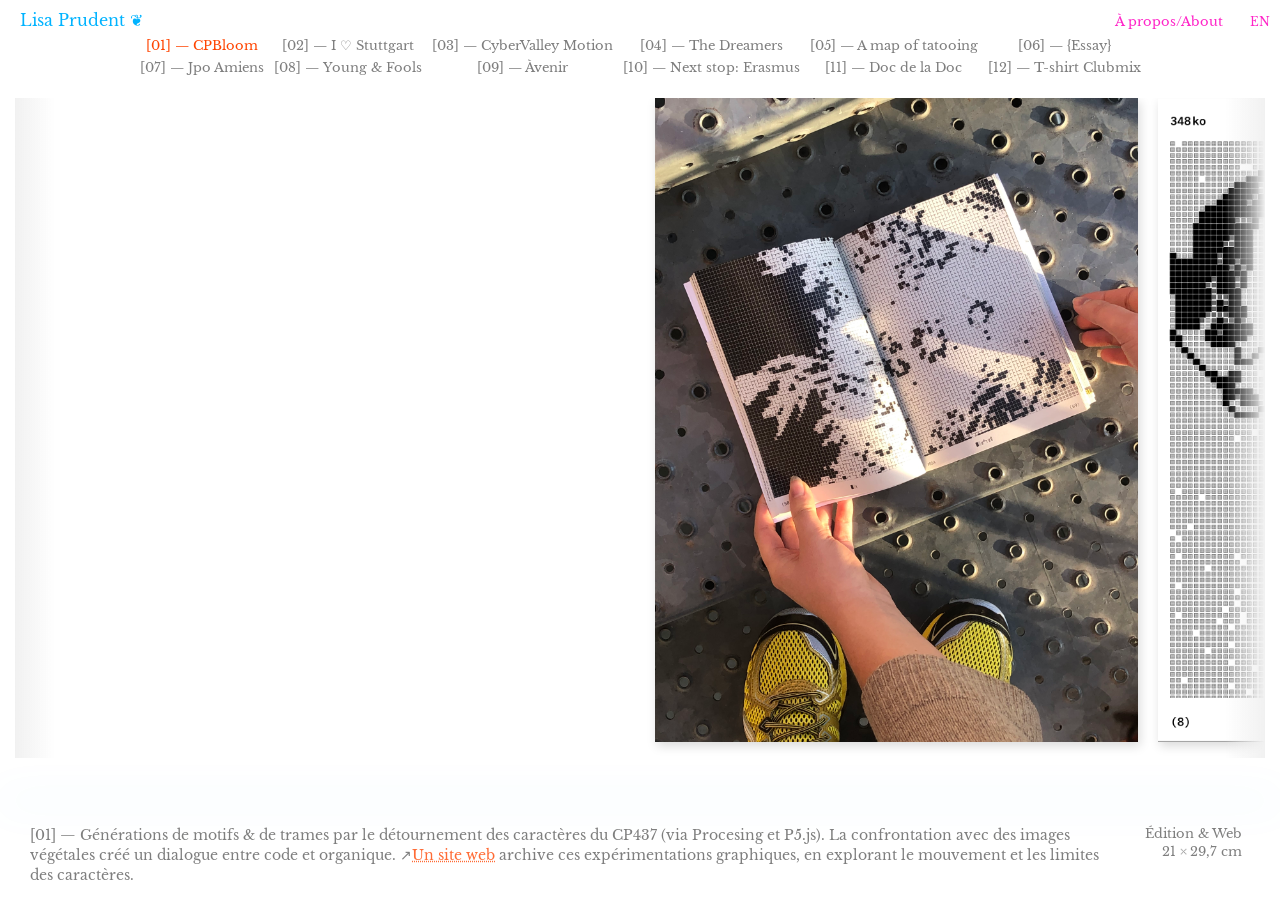
==== commit c15b1468: "smooth apparition" ====
--- a/index.html
+++ b/index.html
@@ -670,15 +670,24 @@
 
       // Images
       if (el.tagName === "IMG" && el.dataset.src) {
-        el.src = el.dataset.src;
-        el.removeAttribute("data-src");
-      }
+  el.src = el.dataset.src;
+
+  el.onload = () => {
+    el.classList.add("is-loaded");
+  };
+
+  el.removeAttribute("data-src");
+}
 
       // Vidéos
       if (el.tagName === "VIDEO" && el.dataset.src) {
-        el.src = el.dataset.src;
-        el.load();
-      }
+  el.src = el.dataset.src;
+  el.load();
+
+  el.onloadeddata = () => {
+    el.classList.add("is-loaded");
+  };
+}
 
       if (el.tagName === "VIDEO") {
         el.play();
--- a/portfolio26.css
+++ b/portfolio26.css
@@ -558,4 +558,27 @@
     filter: blur(14px);
 }
 
-
+/* =========================
+   MEDIA FADE-IN SMOOTH
+========================= */
+
+.carousel-item img,
+.carousel-item video {
+    opacity: 0;
+    filter: blur(12px);
+    transform: scale(1.02);
+    transition:
+        opacity 0.9s cubic-bezier(.4, 0, .2, 1),
+        filter 1.2s cubic-bezier(.4, 0, .2, 1),
+        transform 1.2s cubic-bezier(.4, 0, .2, 1);
+    will-change: opacity, filter, transform;
+}
+
+/* Quand le média est prêt */
+.carousel-item img.is-loaded,
+.carousel-item video.is-loaded {
+    opacity: 1;
+    filter: blur(0);
+    transform: scale(1);
+}
+
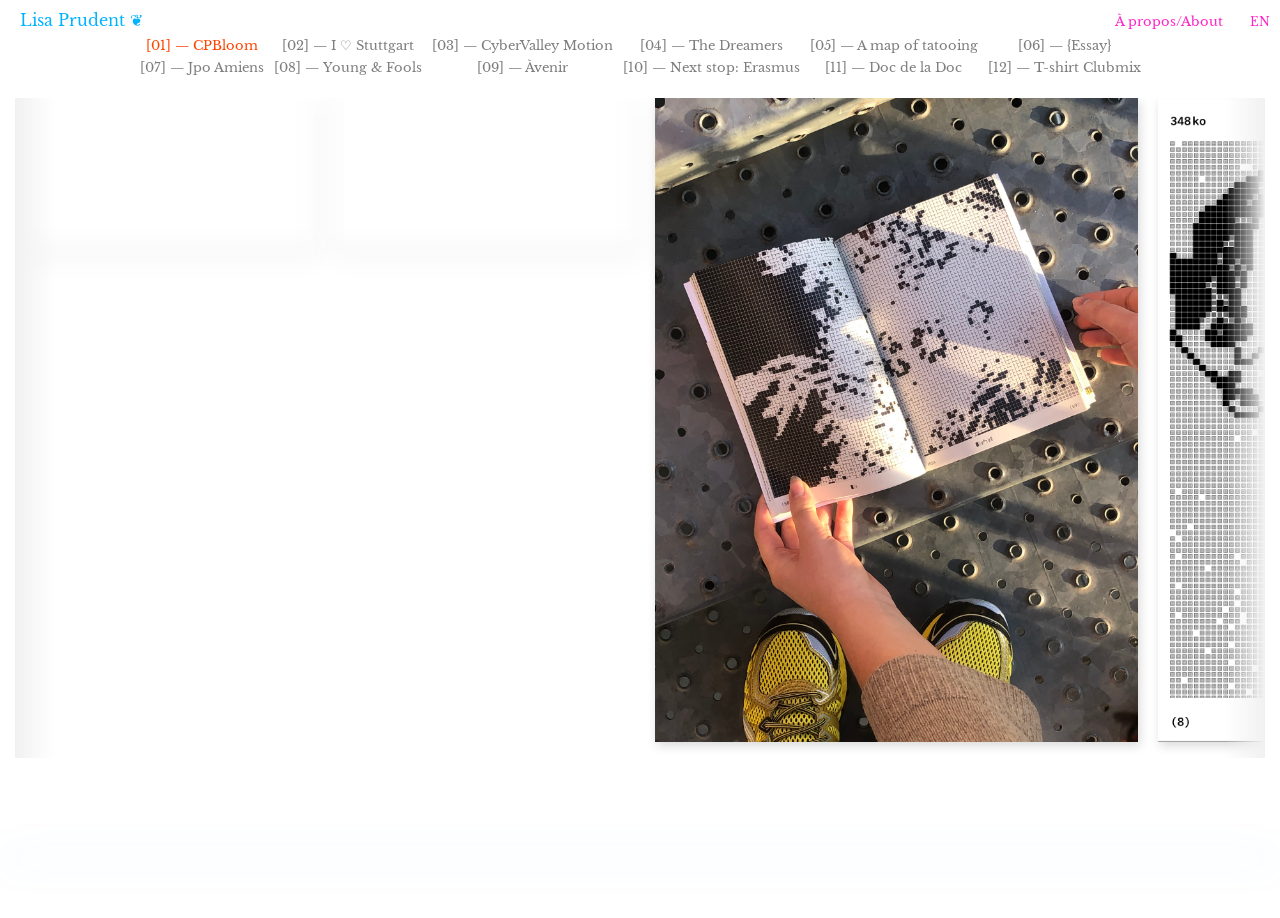
==== commit fb696885: "Update carousel performance and lazy loading" ====
--- a/index.html
+++ b/index.html
@@ -20,8 +20,7 @@
     <header>
         <div class="left">Lisa Prudent ❦</div>
         <div class="right">
-          <a href="about.html">À propos/About</a>
-          <button class="lang-toggle" id="langToggle">EN</button>
+          <a href="about.html" onclick="window.location.href='about.html';">À propos/About</a>          <button class="lang-toggle" id="langToggle">EN</button>
         </div>
       </header>
 
@@ -326,390 +325,376 @@
 </div>
 
 
-  <script>
-    /* =========================
-       LANGUE
-    ========================= */
-  
-    const langToggle = document.getElementById("langToggle");
-    let currentLang = localStorage.getItem("lang") || "fr";
-  
-    /* =========================
-       CARROUSEL & UI
-    ========================= */
-  
-    const carousel = document.getElementById('carousel');
-    const carouselItems = document.querySelectorAll('.carousel-item');
-    const subheaderLinks = document.querySelectorAll('.subheader a');
-    const footerText = document.getElementById('footerText');
-    const footerMedium = document.getElementById('footerMedium');
-    const footerDimensions = document.getElementById('footerDimensions'); // ajouté
-    const footer = document.querySelector('footer');
-  
-    /* =========================
-       DESCRIPTIONS PROJETS
-    ========================= */
-  
-    const projectDescriptions = {
-      fr: {
-        '01': '[01] — Générations de motifs & de trames par le détournement des caractères du CP437 (via Procesing et P5.js). La confrontation avec des images végétales créé un dialogue entre code et organique. ↗<a href="https://cpbloom.netlify.app/" target="_blank" rel="noopener noreferrer" style="color: #ff6b35; text-decoration: underline; text-decoration-style: dotted; cursor: pointer;">Un site web</a> archive ces expérimentations graphiques, en explorant le mouvement et les limites des caractères.',
-        '02': '[02] — ↗<a href="https://neothekilla.github.io/STUTTGART-WEB/" target="_blank" rel="noopener noreferrer" style="color: #ff6b35; text-decoration: underline; text-decoration-style: dotted; cursor: pointer; ">Site web</a> personnel qui capture tous les objets et souvenirs de mon stage réalisé à Stuttgart. Agissant comme une capsule temporelle, le site devient une fenêtre sur mon expérience vécue au cours de ces quatre mois et renvoi également sur deux autres pages complémentaires. ',
-        '03': '[03] — Projet inscrit dans la continuité d\'un stage réalisé au sein de l\'agence ↗<a href="https://www.l2m3.com/" target="_blank" rel="noopener noreferrer" style="color: #ff6b35; text-decoration: underline; text-decoration-style: dotted; cursor: pointer; ">L2M3</a>. Suite à une collaboration avec Cyber Valley, institut de recherche basé à Tübingen, une série d\'animations en motion design a été réalisée pour retranscrire différentes atmosphères agréables, pensées pour le confort des usagers.',     
-        '04': '[04] — Poster conçu pour promouvoir la projection du film sulfureux et incongru, The Dreamers. Le projet prend place à la suite d\'une collaboration entre le Ciné Club Dulac de la Faculté des Arts d\'Amiens et l\'ÉSAD d\'Amiens.',
-        '05': '[05] — Exploration née de la rencontre entre les trames numériques et le  tatouage. ↗<a href="https://neothekilla.github.io/A-Map-of-Tattooing/" target="_blank" rel="noopener noreferrer" style="color: #ff6b35; text-decoration: underline; text-decoration-style: dotted; cursor: pointer; ">Ce site web</a>, conçu comme le prolongement de mon mémoire de DNSEP, propose une immersion dans le travail des artistes tatoueur·euses grâce à une navigation par tags et par scroll horizontal. Le corps  devient un réel support de navigation, jouant le rôle d\'une carte, à la croisée du tatouage et de l’art génératif.',
-        '06': '[06] — Mémoire de DNSEP réalisé en Web to print, qui explore les scènes marginales situées au croisement entre design graphique et tatouage. Il analyse comment outils, gestes et espaces de travail façonnent de nouvelles habitudes créatives. L’étude défend des modes de création hybrides, collaboratifs et faits mains face à la standardisation et la productivité de nos protocoles de travail usuels.',
-        '07': '[07] — Proposition d\'affiche pour les journées portes ouvertes de l\'ÉSAD Amiens. L\'affiche s’enrichit d’une dimension hybride grâce à l\'intégration de la réalité augmentée, dont les motifs viennent orner le visuel et lui apporter du relief. ',
-        '08': '[08] — En me plaçant à la fois en tant que graphiste et commissaire d’exposition, Young & Fool est une exposition fictive qui souligne différents regards sur la période ambiguë de la jeunesse. À travers la sélection de trois photographes, l\'éphéméra muséal devient un support de communication intéressant à détourner, notamment par sa numérisation. L\'usage du rouge évoque les valeurs clés de subversion et de sensualité liées à l\'exposition.',
-        '09': '[09] — Projet collaboratif de création d’une identité visuelle placée sous le signe des phénomènes météorologiques. Réalisé à l’occasion d’une journée de conférences dédiée à la présentation de nos sujets de mémoire de DNSEP. L’identité visuelle s’appuie sur une esthétique saturée, inspirée des codes graphiques des cartes météo. Le nuage, élément central du projet pour son fort potentiel graphique, se déploie sur l’ensemble des supports, notamment à travers une animation atmosphérique conçue avec Processing. Puis il y a également un zoom sur les 80 programmes pliables distribués en amont des conférences. ',
-        '10': '[10] — Affiche pour l\'exposition Next stop: Erasmus. Cette exposition valorise les travaux réalisés par les étudiant·es parti·es à l’étranger dans le cadre du programme Erasmus ou de stages en 2024–2025. L\'univers du bus se caractérise par un détournement des signes routiers et du véhicule lui-même.',
-        '11': '[11] — Proposition de mise en forme d’un document pour les nouvelles acquisitions semestrielles de la documentation de l’ÉSAD Amiens. L’objectif est d’organiser les catégories existantes pour faciliter la consultation et la recherche, chaque sujet étant identifié via la création d\'un pictogramme unique, au dessin oscillant entre rigueur et convivialité. Cet objet pérenne, repose sur des impressions sur des feuilles de brouillon et par l\'usage d\'une reliure amovible.',
-        '12': '[12] — T-shirt réalisé pour le club mix de mon école à l\'Ésad Amiens. Cette sérigraphie en trichromie valorise une esthétique futuriste des années 2000. Basé sur un jeu de trame et d\'une composition aérée, l\'usage de typographies libres et expérimentales s\'inspire de cette époque nostalgique à l\' ère d\'un numérique.',
-      },
-      en: {
-        '01': '[01] — Generations of patterns and  graphic grids using CP437 characters (through Processing and P5.js). The combination with vegetable images creates a dialogue between code and organic shapes. Moreover, a ↘<a href="https://cpbloom.netlify.app/" target="_blank" rel="noopener noreferrer" style="color: #ff6b35; text-decoration: underline; text-decoration-style: dotted; cursor: pointer;">website</a> archives these graphic experiments, exploring the movement and limits of the characters.',
-        '02': '[02] — ↘<a href="https://neothekilla.github.io/STUTTGART-WEB/" target="_blank" rel="noopener noreferrer" style="color: #ff6b35; text-decoration: underline; text-decoration-style: dotted; cursor: pointer; ">Personal website</a> that captures all the objects and memories from my internship in Stuttgart. Acting like a time capsule, the site becomes a window into my experience over these four months and also links to two other complementary pages.',
-        '03': '[03] — Project developed as part of an internship at the agency ↘<a href="https://www.l2m3.com/" target="_blank" rel="noopener noreferrer" style="color: #ff6b35; text-decoration: underline; text-decoration-style: dotted; cursor: pointer; ">L2M3</a>. Following a collaboration with Cyber Valley, a research institute based in Tübingen, a series of motion design animations was created to convey different pleasant atmospheres, designed for the comfort of users.',
-        '04': '[04] — Poster designed to promote the screening of the incongruous and sulfurous film, The Dreamers. The project was created following a collaboration between the Ciné Club Dulac of the Faculty of Arts in Amiens and the ÉSAD Amiens',
-        '05': '[05] — Exploration born from the meeting of digital patterns and tattooing. ↘<a href="https://neothekilla.github.io/A-Map-of-Tattooing/" target="_blank" rel="noopener noreferrer" style="color: #ff6b35; text-decoration: underline; text-decoration-style: dotted; cursor: pointer; ">This website</a>, designed as an extension of my DNSEP thesis, offers an immersion into the work of tattoo artists with navigation by tags and horizontal scrolling. The body becomes a real navigation surface, at the crossing of tattoo and generative art.',
-        '06': '[06] — DNSEP thesis produced in a web-to-print format, exploring marginal scenes at the intersection of graphic design and tattooing. It examines how tools, gestures and workspaces shape new creative habits. The study advocates for hybrid, collaborative and handmade modes of creation in response to the standardization and productivity-driven nature of our usual work processes. The binding screws echo the DIY theme present in the thesis and actively involve the user who can unscrew them to fully open the publication flat.',
-        '07': '[07] — Poster design proposal for the open days at ÉSAD Amiens. The poster includes a hybrid dimension with the integration of augmented reality, where patterns decorate the visual and give it depth',
-        '08': '[08] — Placing myself both as a graphic designer and a curator, Young & Fool is a fictional exhibition that shows different perspectives on the ambiguous period of youth. Through the work of three photographers, the museum ephemera becomes an interesting communication tool to reinterpret, especially through digitization. The use of red highlights the key values of subversion and sensuality connected to the exhibition.',
-        '09': '[09] — Collaborative project to create a visual identity centered around meteorological phenomena. Developed for a conference day dedicated to the presentation of our DNSEP thesis topics. The visual identity is based on a saturated aesthetic inspired by the graphic codes of weather maps. The cloud is a central element of the project due to its strong graphic potential unfolds across all media, particularly through an atmospheric animation created with Processing. Then there is a focus on the 80 foldable programs distributed before the conferences. ',
-        '10': '[10] — Poster for the exhibition Next stop: Erasmus. This exhibition highlights the work done by students who went abroad as part of the Erasmus program or internships in 2024–2025. The bus world is marked by a playful use of road signs and the vehicle itself.',
-        '11': '[11] — Proposal for the layout of a document for the new semester acquisitions of the ÉSAD Amiens documentation. The goal is to organize existing categories to make browsing and searching easier, with each topic identified by a unique pictogram, designed between precision and friendliness. This lasting object is made using recycled sheets and a removable binding.',
-        '12': '[12] — T-shirt created for the mix club of my school at Ésad Amiens. This three-color screen print shows a “Y2K futurism” aesthetic. Based on halftone patterns and a light composition, the use of free and experimental typeface is inspired by this nostalgic era.',
+<script>
+
+  /* =========================
+     LANGUE
+  ========================= */
+  
+  const langToggle = document.getElementById("langToggle");
+  let currentLang = localStorage.getItem("lang") || "fr";
+  
+  /* =========================
+     CARROUSEL & UI
+  ========================= */
+  
+  const carousel = document.getElementById('carousel');
+  const carouselItems = document.querySelectorAll('.carousel-item');
+  const subheaderLinks = document.querySelectorAll('.subheader a');
+  const footerText = document.getElementById('footerText');
+  const footerMedium = document.getElementById('footerMedium');
+  const footerDimensions = document.getElementById('footerDimensions');
+  const footer = document.querySelector('footer');
+  
+  /* =========================
+     SMART LAZY LOAD FUNCTION
+  ========================= */
+  
+  function initLazyLoad() {
+  
+  const mediaObserver = new IntersectionObserver((entries) => {
+    entries.forEach(entry => {
+  
+      const el = entry.target;
+  
+      if (entry.isIntersecting) {
+  
+        if (el.tagName === "IMG" && el.dataset.src) {
+  
+          el.src = el.dataset.src;
+  
+          el.onload = () => {
+            el.classList.add("is-loaded");
+          };
+  
+          el.removeAttribute("data-src");
+        }
+  
+        if (el.tagName === "VIDEO" && el.dataset.src) {
+  
+          el.src = el.dataset.src;
+          el.load();
+  
+          el.onloadeddata = () => {
+            el.classList.add("is-loaded");
+          };
+        }
+  
+        if (el.tagName === "VIDEO") {
+          el.play();
+        }
+  
+      } else {
+  
+        if (el.tagName === "VIDEO") {
+          el.pause();
+        }
+  
       }
-    };
-  
-    /* =========================
-       MÉDIUMS
-    ========================= */
-  
-    const projectMediums = {
-      fr: {
-        '01': 'Édition & Web',
-        '02': 'Web',
-        '03': 'Motion',
-        '04': 'Affiche',
-        '05': 'Web',
-        '06': 'Édition',
-        '07': 'Affiche',
-        '08': 'Identité visuelle',
-        '09': 'Identité visuelle',
-        '10': 'Affiche',
-        '11': 'Édition',
-        '12': 'Illustration'
-      },
-      en: {
-        '01': 'Publishing & Web',
-        '02': 'Web',
-        '03': 'Motion',
-        '04': 'Poster',
-        '05': 'Web',
-        '06': 'Publishing',
-        '07': 'Poster',
-        '08': 'Visual identity',
-        '09': 'Visual identity',
-        '10': 'Poster',
-        '11': 'Publishing',
-        '12': 'Illustration'
+  
+    });
+  },
+  {
+    root: document.querySelector("#carousel"),
+    rootMargin: "200px",
+    threshold: 0.1
+  });
+  
+  document.querySelectorAll("img, video").forEach(el => {
+    mediaObserver.observe(el);
+  });
+  
+  }
+  
+  /* =========================
+     DESCRIPTIONS PROJETS
+  ========================= */
+  
+  const projectDescriptions = { /* ton objet inchangé */ };
+  
+  /* =========================
+     MÉDIUMS
+  ========================= */
+  
+  const projectMediums = { /* inchangé */ };
+  
+  /* =========================
+     DIMENSIONS
+  ========================= */
+  
+  const projectDimensions = { /* inchangé */ };
+  
+  /* =========================
+     COULEURS FOOTER
+  ========================= */
+  
+  const projectFooterHues = {
+    '01': 200,
+    '02': 210,
+    '03': 220,
+    '04': 265,
+    '05': 185,
+    '06': 170,
+    '07': 155,
+    '08': 140,
+    '09': 120,
+    '10': 95,
+    '11': 70,
+    '12': 45
+  };
+  
+  let currentProject = '01';
+  
+  /* =========================
+     UPDATE PROJET ACTIF
+  ========================= */
+  
+  function updateActiveProject(projectId) {
+  
+    currentProject = projectId;
+  
+    subheaderLinks.forEach(link => {
+  
+      link.classList.toggle(
+        'active',
+        link.getAttribute('data-project') === projectId
+      );
+  
+    });
+  
+    footerText.innerHTML =
+      projectDescriptions[currentLang]?.[projectId] || '';
+  
+    footerMedium.textContent =
+      projectMediums[currentLang]?.[projectId] || '';
+  
+    footerDimensions.textContent =
+      projectDimensions[currentLang]?.[projectId] || '';
+  
+    const hue = projectFooterHues[projectId] ?? 200;
+  
+    document.documentElement
+      .style.setProperty('--footer-hue', hue);
+  }
+  
+  /* =========================
+     SCROLL CARROUSEL
+  ========================= */
+  
+  carousel.addEventListener('scroll', () => {
+  
+    const center = carousel.scrollLeft + carousel.offsetWidth / 2;
+  
+    let closestItem = null;
+    let minDistance = Infinity;
+  
+    carouselItems.forEach(item => {
+  
+      const itemCenter = item.offsetLeft + item.offsetWidth / 2;
+      const distance = Math.abs(center - itemCenter);
+  
+      if (distance < minDistance) {
+  
+        minDistance = distance;
+        closestItem = item;
+  
       }
-    };
-
-    /* =========================
-       DIMENSIONS
-    ========================== */
-
-    const projectDimensions = {
-      fr: {
-        '01': '21 ྾ 29,7 cm',
-        '02': 'Responsive',
-        '03': '≃ 1 ྾ 3 m',
-        '04': '29,7 × 42 cm',
-        '05': 'Responsive',
-        '06': '14 × 20 cm',
-        '07': '40 × 60 cm',
-        '08': '10 × 15 cm, 60 × 80 cm ',
-        '09': '14,8 × 21 cm',
-        '10': '60 × 80 cm',
-        '11': '21 × 29,7 cm',
-        '12': '30 × 30 cm',
-
-       
-      },
-      en: {
-        '01': '21 ྾ 29,7 cm',
-        '02': 'Responsive',
-        '03': '≃ 1 ྾ 3 m',
-        '04': '29,7 × 42 cm',
-        '05': 'Responsive',
-        '06': '14 × 20 cm',
-        '07': '40 × 60 cm',
-        '08': '10 × 15 cm, 60 × 80 cm ',
-        '09': '14,8 × 21 cm',
-        '10': '60 × 80 cm',
-        '11': '21 × 29,7 cm',
-        '12': '30 × 30 cm',
-
+  
+    });
+  
+    if (closestItem) {
+  
+      const projectId = closestItem.getAttribute('data-project');
+  
+      if (projectId !== currentProject) {
+        updateActiveProject(projectId);
       }
-    };
-  
-    /* =========================
-       COULEURS FOOTER
-    ========================= */
-  
-    const projectFooterHues = {
-      '01': 200,
-      '02': 210,
-      '03': 220,
-      '04': 265,
-      '05': 185,
-      '06': 170,
-      '07': 155,
-      '08': 140,
-      '09': 120,
-      '10': 95,
-      '11': 70,
-      '12': 45
-    };
-  
-    let currentProject = '01';
-  
-    /* =========================
-       UPDATE PROJET ACTIF
-    ========================= */
-  
-    function updateActiveProject(projectId) {
-      currentProject = projectId;
-  
-      subheaderLinks.forEach(link => {
-        link.classList.toggle(
-          'active',
-          link.getAttribute('data-project') === projectId
-        );
-      });
-  
-      footerText.innerHTML =
-        projectDescriptions[currentLang]?.[projectId] || '';
-  
-      footerMedium.textContent =
-        projectMediums[currentLang]?.[projectId] || '';
-
-      // Ajout des dimensions dans le footer
-      footerDimensions.textContent =
-        projectDimensions[currentLang]?.[projectId] || '';
-  
-      const hue = projectFooterHues[projectId] ?? 200;
-      document.documentElement.style.setProperty('--footer-hue', hue);
+  
     }
   
-    /* =========================
-       SCROLL CARROUSEL
-    ========================= */
-  
-    carousel.addEventListener('scroll', () => {
-      const center = carousel.scrollLeft + carousel.offsetWidth / 2;
-      let closestItem = null;
-      let minDistance = Infinity;
-  
-      carouselItems.forEach(item => {
-        const itemCenter = item.offsetLeft + item.offsetWidth / 2;
-        const distance = Math.abs(center - itemCenter);
-  
-        if (distance < minDistance) {
-          minDistance = distance;
-          closestItem = item;
-        }
-      });
-  
-      if (closestItem) {
-        const projectId = closestItem.getAttribute('data-project');
-        if (projectId !== currentProject) {
-          updateActiveProject(projectId);
-        }
+  });
+  
+  carousel.addEventListener('wheel', (e) => {
+  
+    e.preventDefault();
+  
+    const scrollAmount =
+      Math.abs(e.deltaX) > Math.abs(e.deltaY)
+        ? e.deltaX
+        : e.deltaY;
+  
+    carousel.scrollLeft += scrollAmount;
+  
+  }, { passive: false });
+  
+  /* =========================
+     CLICK SUBHEADER
+  ========================= */
+  
+  subheaderLinks.forEach(link => {
+  
+    link.addEventListener('click', (e) => {
+  
+      e.preventDefault();
+  
+      const projectId = link.dataset.project;
+  
+      const firstItem = document.querySelector(
+        `.carousel-item[data-project="${projectId}"]`
+      );
+  
+      if (firstItem) {
+  
+        carousel.scrollTo({
+          left: firstItem.offsetLeft - 50,
+          behavior: 'smooth'
+        });
+  
+        updateActiveProject(projectId);
+  
       }
+  
     });
   
-    carousel.addEventListener('wheel', (e) => {
-      e.preventDefault();
-  
-      const scrollAmount =
-        Math.abs(e.deltaX) > Math.abs(e.deltaY)
-          ? e.deltaX
-          : e.deltaY;
-  
-      carousel.scrollLeft += scrollAmount;
-    }, { passive: false });
-  
-    /* =========================
-       CLICK SUBHEADER
-    ========================= */
-  
-    subheaderLinks.forEach(link => {
-      link.addEventListener('click', (e) => {
-        e.preventDefault();
-        const projectId = link.dataset.project;
-        const firstItem = document.querySelector(
-          `.carousel-item[data-project="${projectId}"]`
-        );
-  
-        if (firstItem) {
-          carousel.scrollTo({
-            left: firstItem.offsetLeft - 50,
-            behavior: 'smooth'
-          });
-          updateActiveProject(projectId);
-        }
-      });
+  });
+  
+  /* =========================
+     MARQUER DÉBUT PROJET
+  ========================= */
+  
+  let seenProjects = new Set();
+  
+  carouselItems.forEach((item, index) => {
+  
+    const projectId = item.getAttribute('data-project');
+  
+    if (!seenProjects.has(projectId)) {
+  
+      seenProjects.add(projectId);
+  
+      if (index !== 0) {
+        item.classList.add('project-start');
+      }
+  
+    }
+  
+  });
+  
+  /* =========================
+     EFFET SCROLL FOOTER
+  ========================= */
+  
+  let scrollTimeout;
+  
+  window.addEventListener("scroll", () => {
+  
+    footer.classList.add("footer-scrolling");
+  
+    clearTimeout(scrollTimeout);
+  
+    scrollTimeout = setTimeout(() => {
+      footer.classList.remove("footer-scrolling");
+    }, 150);
+  
+  });
+  
+  /* =========================
+     LANGUE
+  ========================= */
+  
+  function updateLanguage(lang) {
+  
+    currentLang = lang;
+  
+    document.documentElement
+      .setAttribute("lang", lang);
+  
+    document.querySelectorAll("[data-fr]").forEach(el => {
+      el.textContent = el.dataset[lang];
     });
   
-    /* =========================
-       MARQUER DÉBUT DE CHAQUE PROJET
-    ========================= */
-  
-    let seenProjects = new Set();
-  
-    carouselItems.forEach((item, index) => {
-      const projectId = item.getAttribute('data-project');
-      
-      if (!seenProjects.has(projectId)) {
-        seenProjects.add(projectId);
-        if (index !== 0) {
-          item.classList.add('project-start');
-        }
-      }
+    langToggle.textContent =
+      lang === "fr" ? "EN" : "FR";
+  
+    localStorage.setItem("lang", lang);
+  
+    updateActiveProject(currentProject);
+  
+  }
+  
+  if (langToggle) {
+  
+    langToggle.addEventListener("click", () => {
+      updateLanguage(currentLang === "fr" ? "en" : "fr");
     });
   
-    /* =========================
-       EFFET SCROLL FOOTER
-    ========================= */
-  
-    let scrollTimeout;
-    window.addEventListener("scroll", () => {
-      footer.classList.add("footer-scrolling");
-      clearTimeout(scrollTimeout);
-      scrollTimeout = setTimeout(() => {
-        footer.classList.remove("footer-scrolling");
-      }, 150);
+  }
+  
+  /* =========================
+     INIT
+  ========================= */
+  
+  updateLanguage(currentLang);
+  
+  /* =========================
+     WAITING SCREEN
+  ========================= */
+  
+  document.addEventListener("DOMContentLoaded", () => {
+  
+    const waitingScreen =
+      document.getElementById("waitingScreen");
+  
+    const siteContent =
+      document.getElementById("siteContent");
+  
+    const hasSeenIntro =
+      sessionStorage.getItem("hasSeenIntro");
+  
+    if (!waitingScreen || !siteContent) return;
+  
+    if (hasSeenIntro) {
+  
+      waitingScreen.remove();
+      siteContent.classList.remove("is-blurred");
+  
+    }
+  
+    window.addEventListener("load", () => {
+  
+      setTimeout(() => {
+  
+        waitingScreen.style.opacity = "0";
+        siteContent.classList.remove("is-blurred");
+  
+        setTimeout(() => {
+          waitingScreen.remove();
+        }, 4000);
+  
+        sessionStorage.setItem("hasSeenIntro", "true");
+  
+      }, 300);
+  
     });
   
-    /* =========================
-       LANGUE
-    ========================= */
-  
-    function updateLanguage(lang) {
-      currentLang = lang;
-      document.documentElement.setAttribute("lang", lang);
-  
-      document.querySelectorAll("[data-fr]").forEach(el => {
-        el.textContent = el.dataset[lang];
-      });
-  
-      langToggle.textContent = lang === "fr" ? "EN" : "FR";
-      localStorage.setItem("lang", lang);
-  
-      updateActiveProject(currentProject);
+    /* LAZY LOAD */
+    initLazyLoad();
+  
+  });
+  
+  /* =========================
+     RETOUR NAVIGATION (ABOUT)
+  ========================= */
+  
+  window.addEventListener("pageshow", (event) => {
+  
+    if (event.persisted) {
+      initLazyLoad();
     }
   
-    if (langToggle) {
-      langToggle.addEventListener("click", () => {
-        updateLanguage(currentLang === "fr" ? "en" : "fr");
-      });
-    }
-  
-    /* =========================
-       INIT
-    ========================= */
-  
-    updateLanguage(currentLang);
-
-/* =========================
-   WAITING SCREEN — FIRST LOAD ONLY
-========================= */
-
-document.addEventListener("DOMContentLoaded", () => {
-  const waitingScreen = document.getElementById("waitingScreen");
-  const siteContent = document.getElementById("siteContent");
-  const hasSeenIntro = sessionStorage.getItem("hasSeenIntro");
-
-  if (!waitingScreen || !siteContent) return;
-
-  // Si déjà vu → pas d’intro, pas de blur
-  if (hasSeenIntro) {
-    waitingScreen.remove();
-    siteContent.classList.remove("is-blurred");
-    return;
-  }
-
-  // On attend que TOUT soit chargé
-  window.addEventListener("load", () => {
-    setTimeout(() => {
-      // Fade out overlay
-      waitingScreen.style.opacity = "0";
-
-      // Déblur progressif
-      siteContent.classList.remove("is-blurred");
-
-      // Nettoyage
-      setTimeout(() => {
-        waitingScreen.remove();
-      }, 4000);
-
-      sessionStorage.setItem("hasSeenIntro", "true");
-    }, 300);
   });
-/* =========================
-   SMART LAZY LOAD (IMAGES + VIDEOS)
-========================= */
-
-const mediaObserver = new IntersectionObserver((entries) => {
-  entries.forEach(entry => {
-    const el = entry.target;
-
-    if (entry.isIntersecting) {
-
-      // Images
-      if (el.tagName === "IMG" && el.dataset.src) {
-  el.src = el.dataset.src;
-
-  el.onload = () => {
-    el.classList.add("is-loaded");
-  };
-
-  el.removeAttribute("data-src");
-}
-
-      // Vidéos
-      if (el.tagName === "VIDEO" && el.dataset.src) {
-  el.src = el.dataset.src;
-  el.load();
-
-  el.onloadeddata = () => {
-    el.classList.add("is-loaded");
-  };
-}
-
-      if (el.tagName === "VIDEO") {
-        el.play();
-      }
-
-    } else {
-      if (el.tagName === "VIDEO") {
-        el.pause();
-      }
-    }
-  });
-}, {
-  root: document.querySelector("#carousel"),
-  rootMargin: "200px", // précharge avant apparition
-  threshold: 0.1
-});
-
-document.querySelectorAll("img, video").forEach(el => {
-  mediaObserver.observe(el);
-});
-});
-</script>
+  
+  </script>
 
   
     
--- a/portfolio26.css
+++ b/portfolio26.css
@@ -564,7 +564,7 @@
 
 .carousel-item img,
 .carousel-item video {
-    opacity: 0;
+    opacity: 1;
     filter: blur(12px);
     transform: scale(1.02);
     transition:
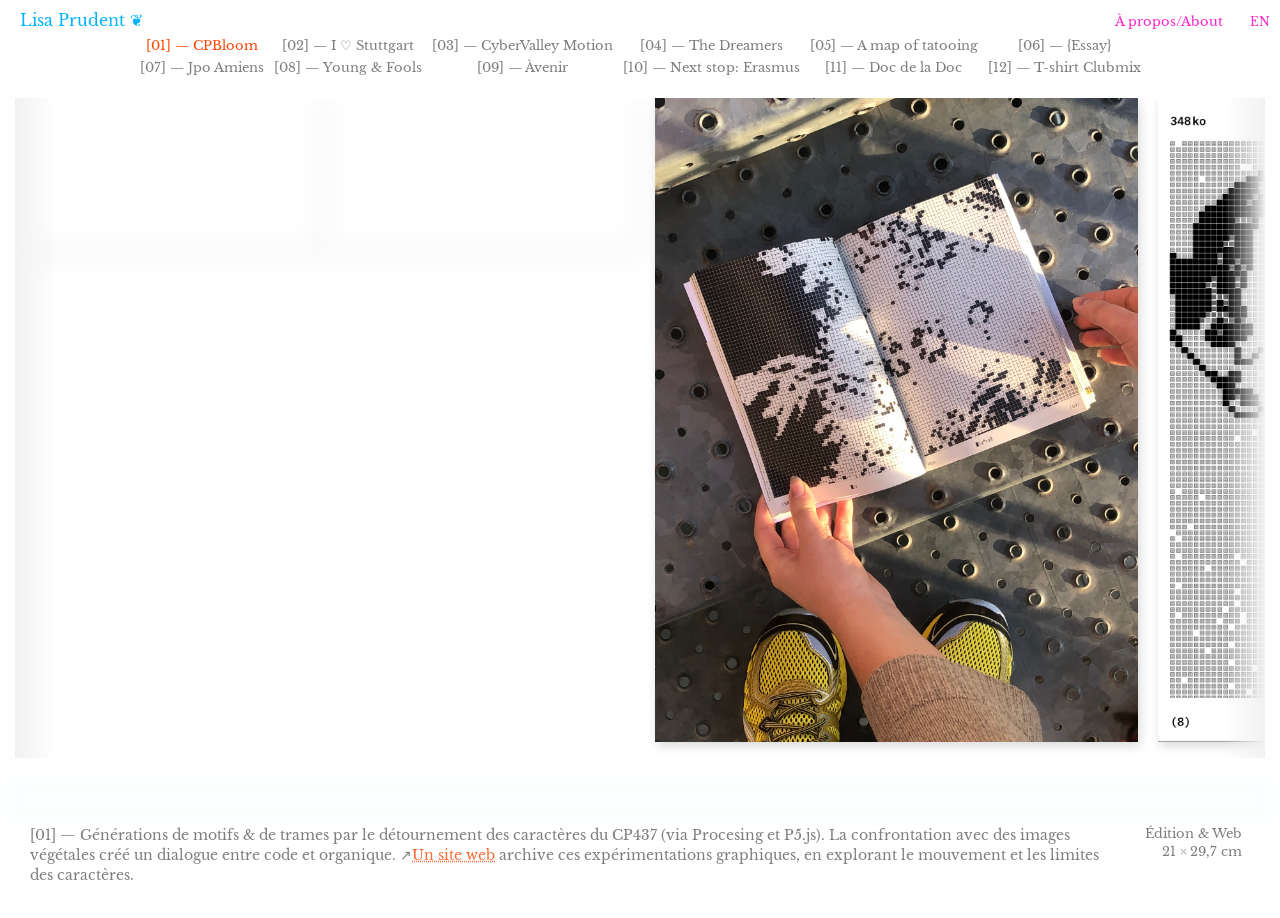
==== commit 37ed62f0: "update descriptions" ====
--- a/index.html
+++ b/index.html
@@ -406,23 +406,113 @@
   
   }
   
-  /* =========================
-     DESCRIPTIONS PROJETS
-  ========================= */
-  
-  const projectDescriptions = { /* ton objet inchangé */ };
-  
-  /* =========================
-     MÉDIUMS
-  ========================= */
-  
-  const projectMediums = { /* inchangé */ };
-  
-  /* =========================
-     DIMENSIONS
-  ========================= */
-  
-  const projectDimensions = { /* inchangé */ };
+/* =========================
+       DESCRIPTIONS PROJETS
+    ========================= */
+  
+    const projectDescriptions = {
+      fr: {
+        '01': '[01] — Générations de motifs & de trames par le détournement des caractères du CP437 (via Procesing et P5.js). La confrontation avec des images végétales créé un dialogue entre code et organique. ↗<a href="https://cpbloom.netlify.app/" target="_blank" rel="noopener noreferrer" style="color: #ff6b35; text-decoration: underline; text-decoration-style: dotted; cursor: pointer;">Un site web</a> archive ces expérimentations graphiques, en explorant le mouvement et les limites des caractères.',
+        '02': '[02] — ↗<a href="https://neothekilla.github.io/STUTTGART-WEB/" target="_blank" rel="noopener noreferrer" style="color: #ff6b35; text-decoration: underline; text-decoration-style: dotted; cursor: pointer; ">Site web</a> personnel qui capture tous les objets et souvenirs de mon stage réalisé à Stuttgart. Agissant comme une capsule temporelle, le site devient une fenêtre sur mon expérience vécue au cours de ces quatre mois et renvoi également sur deux autres pages complémentaires. ',
+        '03': '[03] — Projet inscrit dans la continuité d\'un stage réalisé au sein de l\'agence ↗<a href="https://www.l2m3.com/" target="_blank" rel="noopener noreferrer" style="color: #ff6b35; text-decoration: underline; text-decoration-style: dotted; cursor: pointer; ">L2M3</a>. Suite à une collaboration avec Cyber Valley, institut de recherche basé à Tübingen, une série d\'animations en motion design a été réalisée pour retranscrire différentes atmosphères agréables, pensées pour le confort des usagers.',     
+        '04': '[04] — Poster conçu pour promouvoir la projection du film sulfureux et incongru, The Dreamers. Le projet prend place à la suite d\'une collaboration entre le Ciné Club Dulac de la Faculté des Arts d\'Amiens et l\'ÉSAD d\'Amiens.',
+        '05': '[05] — Exploration née de la rencontre entre les trames numériques et le  tatouage. ↗<a href="https://neothekilla.github.io/A-Map-of-Tattooing/" target="_blank" rel="noopener noreferrer" style="color: #ff6b35; text-decoration: underline; text-decoration-style: dotted; cursor: pointer; ">Ce site web</a>, conçu comme le prolongement de mon mémoire de DNSEP, propose une immersion dans le travail des artistes tatoueur·euses grâce à une navigation par tags et par scroll horizontal. Le corps  devient un réel support de navigation, jouant le rôle d\'une carte, à la croisée du tatouage et de l’art génératif.',
+        '06': '[06] — Mémoire de DNSEP réalisé en Web to print, qui explore les scènes marginales situées au croisement entre design graphique et tatouage. Il analyse comment outils, gestes et espaces de travail façonnent de nouvelles habitudes créatives. L’étude défend des modes de création hybrides, collaboratifs et faits mains face à la standardisation et la productivité de nos protocoles de travail usuels.',
+        '07': '[07] — Proposition d\'affiche pour les journées portes ouvertes de l\'ÉSAD Amiens. L\'affiche s’enrichit d’une dimension hybride grâce à l\'intégration de la réalité augmentée, dont les motifs viennent orner le visuel et lui apporter du relief. ',
+        '08': '[08] — En me plaçant à la fois en tant que graphiste et commissaire d’exposition, Young & Fool est une exposition fictive qui souligne différents regards sur la période ambiguë de la jeunesse. À travers la sélection de trois photographes, l\'éphéméra muséal devient un support de communication intéressant à détourner, notamment par sa numérisation. L\'usage du rouge évoque les valeurs clés de subversion et de sensualité liées à l\'exposition.',
+        '09': '[09] — Projet collaboratif de création d’une identité visuelle placée sous le signe des phénomènes météorologiques. Réalisé à l’occasion d’une journée de conférences dédiée à la présentation de nos sujets de mémoire de DNSEP. L’identité visuelle s’appuie sur une esthétique saturée, inspirée des codes graphiques des cartes météo. Le nuage, élément central du projet pour son fort potentiel graphique, se déploie sur l’ensemble des supports, notamment à travers une animation atmosphérique conçue avec Processing. Puis il y a également un zoom sur les 80 programmes pliables distribués en amont des conférences. ',
+        '10': '[10] — Affiche pour l\'exposition Next stop: Erasmus. Cette exposition valorise les travaux réalisés par les étudiant·es parti·es à l’étranger dans le cadre du programme Erasmus ou de stages en 2024–2025. L\'univers du bus se caractérise par un détournement des signes routiers et du véhicule lui-même.',
+        '11': '[11] — Proposition de mise en forme d’un document pour les nouvelles acquisitions semestrielles de la documentation de l’ÉSAD Amiens. L’objectif est d’organiser les catégories existantes pour faciliter la consultation et la recherche, chaque sujet étant identifié via la création d\'un pictogramme unique, au dessin oscillant entre rigueur et convivialité. Cet objet pérenne, repose sur des impressions sur des feuilles de brouillon et par l\'usage d\'une reliure amovible.',
+        '12': '[12] — T-shirt réalisé pour le club mix de mon école à l\'Ésad Amiens. Cette sérigraphie en trichromie valorise une esthétique futuriste des années 2000. Basé sur un jeu de trame et d\'une composition aérée, l\'usage de typographies libres et expérimentales s\'inspire de cette époque nostalgique à l\' ère d\'un numérique.',
+      },
+      en: {
+        '01': '[01] — Generations of patterns and  graphic grids using CP437 characters (through Processing and P5.js). The combination with vegetable images creates a dialogue between code and organic shapes. Moreover, a ↘<a href="https://cpbloom.netlify.app/" target="_blank" rel="noopener noreferrer" style="color: #ff6b35; text-decoration: underline; text-decoration-style: dotted; cursor: pointer;">website</a> archives these graphic experiments, exploring the movement and limits of the characters.',
+        '02': '[02] — ↘<a href="https://neothekilla.github.io/STUTTGART-WEB/" target="_blank" rel="noopener noreferrer" style="color: #ff6b35; text-decoration: underline; text-decoration-style: dotted; cursor: pointer; ">Personal website</a> that captures all the objects and memories from my internship in Stuttgart. Acting like a time capsule, the site becomes a window into my experience over these four months and also links to two other complementary pages.',
+        '03': '[03] — Project developed as part of an internship at the agency ↘<a href="https://www.l2m3.com/" target="_blank" rel="noopener noreferrer" style="color: #ff6b35; text-decoration: underline; text-decoration-style: dotted; cursor: pointer; ">L2M3</a>. Following a collaboration with Cyber Valley, a research institute based in Tübingen, a series of motion design animations was created to convey different pleasant atmospheres, designed for the comfort of users.',
+        '04': '[04] — Poster designed to promote the screening of the incongruous and sulfurous film, The Dreamers. The project was created following a collaboration between the Ciné Club Dulac of the Faculty of Arts in Amiens and the ÉSAD Amiens',
+        '05': '[05] — Exploration born from the meeting of digital patterns and tattooing. ↘<a href="https://neothekilla.github.io/A-Map-of-Tattooing/" target="_blank" rel="noopener noreferrer" style="color: #ff6b35; text-decoration: underline; text-decoration-style: dotted; cursor: pointer; ">This website</a>, designed as an extension of my DNSEP thesis, offers an immersion into the work of tattoo artists with navigation by tags and horizontal scrolling. The body becomes a real navigation surface, at the crossing of tattoo and generative art.',
+        '06': '[06] — DNSEP thesis produced in a web-to-print format, exploring marginal scenes at the intersection of graphic design and tattooing. It examines how tools, gestures and workspaces shape new creative habits. The study advocates for hybrid, collaborative and handmade modes of creation in response to the standardization and productivity-driven nature of our usual work processes. The binding screws echo the DIY theme present in the thesis and actively involve the user who can unscrew them to fully open the publication flat.',
+        '07': '[07] — Poster design proposal for the open days at ÉSAD Amiens. The poster includes a hybrid dimension with the integration of augmented reality, where patterns decorate the visual and give it depth',
+        '08': '[08] — Placing myself both as a graphic designer and a curator, Young & Fool is a fictional exhibition that shows different perspectives on the ambiguous period of youth. Through the work of three photographers, the museum ephemera becomes an interesting communication tool to reinterpret, especially through digitization. The use of red highlights the key values of subversion and sensuality connected to the exhibition.',
+        '09': '[09] — Collaborative project to create a visual identity centered around meteorological phenomena. Developed for a conference day dedicated to the presentation of our DNSEP thesis topics. The visual identity is based on a saturated aesthetic inspired by the graphic codes of weather maps. The cloud is a central element of the project due to its strong graphic potential unfolds across all media, particularly through an atmospheric animation created with Processing. Then there is a focus on the 80 foldable programs distributed before the conferences. ',
+        '10': '[10] — Poster for the exhibition Next stop: Erasmus. This exhibition highlights the work done by students who went abroad as part of the Erasmus program or internships in 2024–2025. The bus world is marked by a playful use of road signs and the vehicle itself.',
+        '11': '[11] — Proposal for the layout of a document for the new semester acquisitions of the ÉSAD Amiens documentation. The goal is to organize existing categories to make browsing and searching easier, with each topic identified by a unique pictogram, designed between precision and friendliness. This lasting object is made using recycled sheets and a removable binding.',
+        '12': '[12] — T-shirt created for the mix club of my school at Ésad Amiens. This three-color screen print shows a “Y2K futurism” aesthetic. Based on halftone patterns and a light composition, the use of free and experimental typeface is inspired by this nostalgic era.',
+      }
+    };
+  
+    /* =========================
+       MÉDIUMS
+    ========================= */
+  
+    const projectMediums = {
+      fr: {
+        '01': 'Édition & Web',
+        '02': 'Web',
+        '03': 'Motion',
+        '04': 'Affiche',
+        '05': 'Web',
+        '06': 'Édition',
+        '07': 'Affiche',
+        '08': 'Identité visuelle',
+        '09': 'Identité visuelle',
+        '10': 'Affiche',
+        '11': 'Édition',
+        '12': 'Illustration'
+      },
+      en: {
+        '01': 'Publishing & Web',
+        '02': 'Web',
+        '03': 'Motion',
+        '04': 'Poster',
+        '05': 'Web',
+        '06': 'Publishing',
+        '07': 'Poster',
+        '08': 'Visual identity',
+        '09': 'Visual identity',
+        '10': 'Poster',
+        '11': 'Publishing',
+        '12': 'Illustration'
+      }
+    };
+
+    /* =========================
+       DIMENSIONS
+    ========================== */
+
+    const projectDimensions = {
+      fr: {
+        '01': '21 ྾ 29,7 cm',
+        '02': 'Responsive',
+        '03': '≃ 1 ྾ 3 m',
+        '04': '29,7 × 42 cm',
+        '05': 'Responsive',
+        '06': '14 × 20 cm',
+        '07': '40 × 60 cm',
+        '08': '10 × 15 cm, 60 × 80 cm ',
+        '09': '14,8 × 21 cm',
+        '10': '60 × 80 cm',
+        '11': '21 × 29,7 cm',
+        '12': '30 × 30 cm',
+
+       
+      },
+      en: {
+        '01': '21 ྾ 29,7 cm',
+        '02': 'Responsive',
+        '03': '≃ 1 ྾ 3 m',
+        '04': '29,7 × 42 cm',
+        '05': 'Responsive',
+        '06': '14 × 20 cm',
+        '07': '40 × 60 cm',
+        '08': '10 × 15 cm, 60 × 80 cm ',
+        '09': '14,8 × 21 cm',
+        '10': '60 × 80 cm',
+        '11': '21 × 29,7 cm',
+        '12': '30 × 30 cm',
+
+      }
+    };
   
   /* =========================
      COULEURS FOOTER
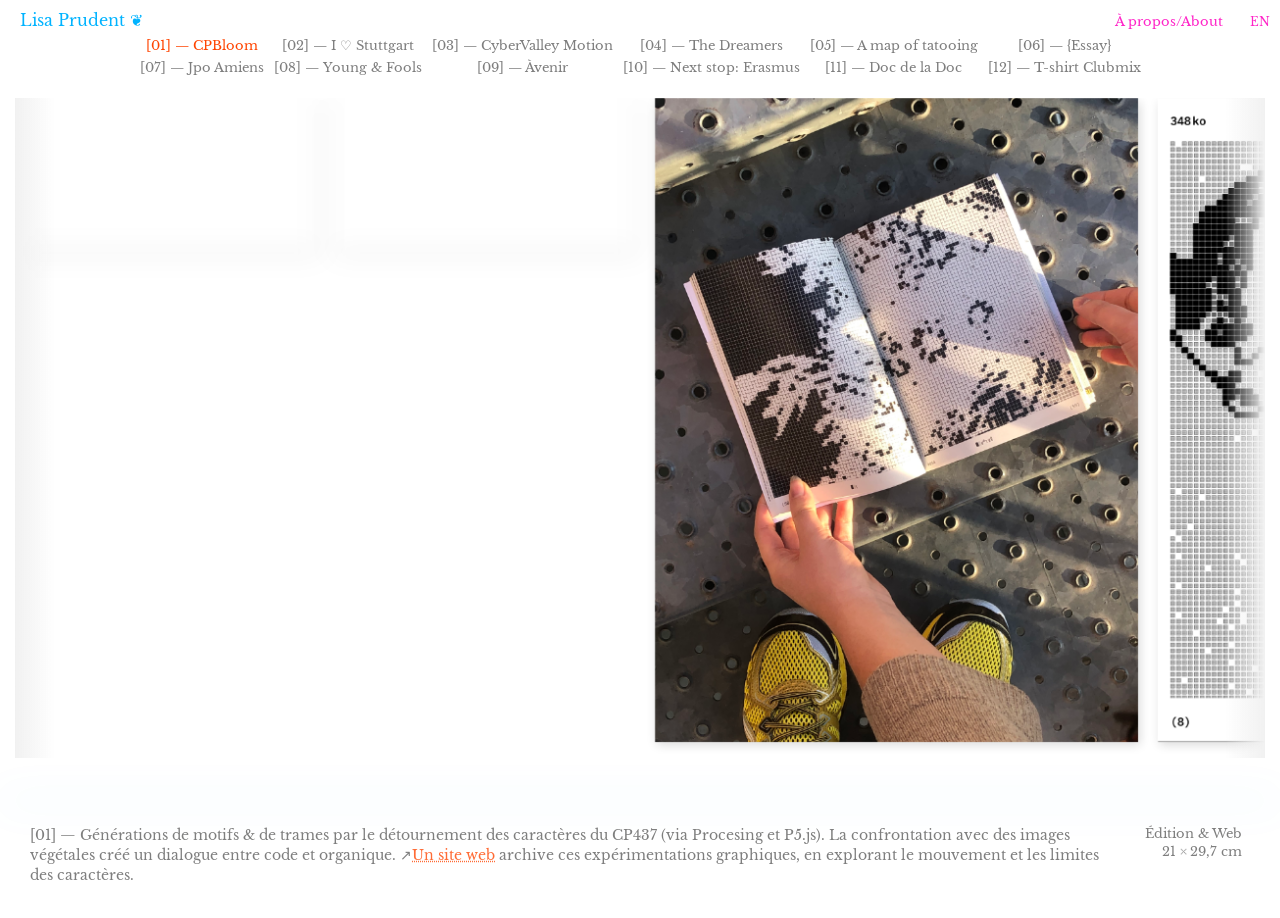
==== commit 9e191a93: "photo added essay" ====
--- a/index.html
+++ b/index.html
@@ -177,8 +177,12 @@
         <video data-src="assets-26/THESIS-3D__.mp4" muted loop autoplay playsinline></video>
       </div>
       <div class="carousel-item" data-project="06">
+        <img data-src="assets-26/3D-slides-thesis2.png" alt="Essay 1" loading="lazy" decoding="async">
+      </div>
+      <div class="carousel-item" data-project="06">
         <img data-src="assets-26/essay-bureau-1.png" alt="Essay 1" loading="lazy" decoding="async">
       </div>
+   
       <div class="carousel-item" data-project="06">
         <img data-src="assets-26/memoire-page-1.png" alt="Essay 1" loading="lazy" decoding="async">
       </div>
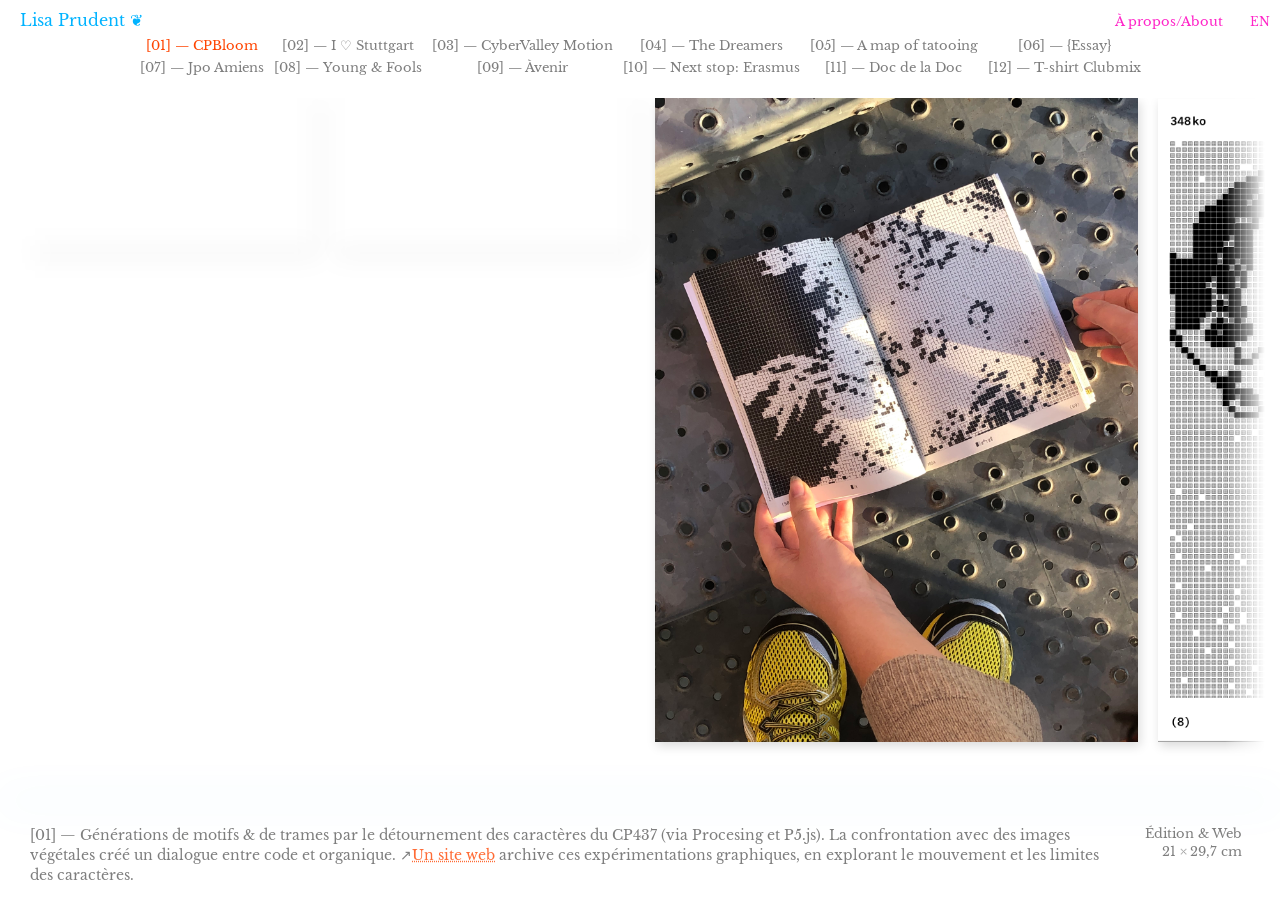
==== commit 9da2f35a: "responsive portfolio" ====
--- a/index.html
+++ b/index.html
@@ -5,6 +5,7 @@
   <meta name="viewport" content="width=device-width, initial-scale=1" />
   <link rel="stylesheet" href="portfolio26.css" />
   <link rel="icon" type="image/png" href="assets-26/blue-icone.png">
+  
 
   <title>Lisa Prudent ❦</title>
 </head>
@@ -44,7 +45,6 @@
 
          <!-- Carrousel -->
          <div class="carousel-wrapper">
-            <div class="carousel-edge-blur"></div> 
             <div class="carousel-container" id="carousel">
               <div class="carousel-track" id="carouselTrack">
 
@@ -576,6 +576,7 @@
   ========================= */
   
   carousel.addEventListener('scroll', () => {
+      if (isScrollingProgrammatically) return; //
   
     const center = carousel.scrollLeft + carousel.offsetWidth / 2;
   
@@ -620,59 +621,131 @@
     carousel.scrollLeft += scrollAmount;
   
   }, { passive: false });
-  
-  /* =========================
-     CLICK SUBHEADER
-  ========================= */
-  
-  subheaderLinks.forEach(link => {
-  
-    link.addEventListener('click', (e) => {
-  
-      e.preventDefault();
-  
-      const projectId = link.dataset.project;
-  
-      const firstItem = document.querySelector(
-        `.carousel-item[data-project="${projectId}"]`
-      );
-  
-      if (firstItem) {
-  
-        carousel.scrollTo({
-          left: firstItem.offsetLeft - 50,
-          behavior: 'smooth'
-        });
-  
-        updateActiveProject(projectId);
-  
+
+/* =========================
+  
+========================= */
+
+/* Scroll touch fluide sur mobile */
+(function () {
+  if (('ontouchstart' in window) || navigator.maxTouchPoints > 0) {
+    carousel.style.scrollBehavior = 'auto';
+  }
+})();
+
+/* =========================
+   EDGE BLUR 
+========================= */
+
+function resizeCarouselEdgeBlur() {
+  const edgeBlur = document.querySelector('.carousel-edge-blur');
+  const wrapper  = document.querySelector('.carousel-wrapper');
+  if (edgeBlur && wrapper) {
+    edgeBlur.style.height = wrapper.offsetHeight + 'px';
+  }
+}
+
+window.addEventListener('resize', resizeCarouselEdgeBlur);
+
+/* On attend que le DOM soit complètement rendu avant le premier calcul */
+requestAnimationFrame(() => {
+  requestAnimationFrame(resizeCarouselEdgeBlur);
+});
+
+/* =========================
+   POSITIONS PROJETS (précalculées)
+========================= */
+
+const projectOffsets = {};
+
+function computeProjectOffsets() {
+  let offset = 0;
+  let lastProject = null;
+  const gap = 20; // même valeur que le gap du carousel-track
+
+  carouselItems.forEach((item) => {
+    const projectId = item.getAttribute('data-project');
+
+    if (projectId !== lastProject) {
+      // Premier item de ce projet : on enregistre son offset actuel
+      if (lastProject !== null) {
+        // Ajoute le margin-left project-start (500px desktop, géré via offsetLeft)
+        offset = item.offsetLeft;
       }
-  
+      projectOffsets[projectId] = offset;
+      lastProject = projectId;
+    }
+  });
+}
+/* =========================
+   MARQUER DÉBUT PROJET
+========================= */
+
+let seenProjects = new Set();
+
+carouselItems.forEach((item, index) => {
+  const projectId = item.getAttribute('data-project');
+  if (!seenProjects.has(projectId)) {
+    seenProjects.add(projectId);
+    if (index !== 0) {
+      item.classList.add('project-start');
+    }
+  }
+});
+/*
+// DEBUG TEMPORAIRE — à supprimer après
+subheaderLinks.forEach(link => {
+  link.addEventListener('click', (e) => {
+    e.preventDefault();
+    const projectId = link.dataset.project;
+    const targetItem = document.querySelector(`.carousel-item[data-project="${projectId}"]`);
+    
+    const carouselRect = carousel.getBoundingClientRect();
+    const itemRect = targetItem.getBoundingClientRect();
+    
+    console.log('=== CLICK', projectId, '===');
+    console.log('carousel.scrollLeft:', carousel.scrollLeft);
+    console.log('carouselRect.left:', carouselRect.left);
+    console.log('itemRect.left:', itemRect.left);
+    console.log('delta (itemRect.left - carouselRect.left):', itemRect.left - carouselRect.left);
+    console.log('targetScroll calculé:', carousel.scrollLeft + (itemRect.left - carouselRect.left) - 50);
+    console.log('targetItem.offsetLeft:', targetItem.offsetLeft);
+    console.log('targetItem.offsetParent:', targetItem.offsetParent);
+  });
+});
+
+/* =========================
+   CLICK SUBHEADER
+========================= */
+
+let isScrollingProgrammatically = false;
+
+subheaderLinks.forEach(link => {
+  link.addEventListener('click', (e) => {
+    e.preventDefault();
+
+    const projectId = link.dataset.project;
+    const targetItem = document.querySelector(
+      `.carousel-item[data-project="${projectId}"]`
+    );
+    if (!targetItem) return;
+
+    // Bloque le scroll listener pendant l'animation
+    isScrollingProgrammatically = true;
+    updateActiveProject(projectId);
+
+    targetItem.scrollIntoView({
+      behavior: 'smooth',
+      block: 'nearest',
+      inline: 'start'
     });
-  
+
+    // Débloque après la fin de l'animation (smooth ~600ms max)
+    setTimeout(() => {
+      isScrollingProgrammatically = false;
+    }, 800);
   });
-  
-  /* =========================
-     MARQUER DÉBUT PROJET
-  ========================= */
-  
-  let seenProjects = new Set();
-  
-  carouselItems.forEach((item, index) => {
-  
-    const projectId = item.getAttribute('data-project');
-  
-    if (!seenProjects.has(projectId)) {
-  
-      seenProjects.add(projectId);
-  
-      if (index !== 0) {
-        item.classList.add('project-start');
-      }
-  
-    }
-  
-  });
+});
   
   /* =========================
      EFFET SCROLL FOOTER
--- a/portfolio26.css
+++ b/portfolio26.css
@@ -121,7 +121,24 @@
                     overflow-y: hidden;
                     height: 100%;
                     scrollbar-width: none;
-                }
+
+                      /* Effet brume sur les bords — remplace carousel-edge-blur */
+    mask-image: linear-gradient(
+        to right,
+        transparent 0%,
+        black 40px,
+        black calc(100% - 40px),
+        transparent 100%
+    );
+    -webkit-mask-image: linear-gradient(
+        to right,
+        transparent 0%,
+        black 40px,
+        black calc(100% - 40px),
+        transparent 100%
+    );
+}
+                
   
   
 .carousel-container::-webkit-scrollbar {
@@ -361,16 +378,15 @@
 }
 
 
-.carousel-edge-blur {
+/* .carousel-edge-blur {
     position: absolute;
     top: 0;
     left: 0;
     right: 0;
-
-    height: calc(100vh - 240.5px);
-        pointer-events: none;
+    height: 100%;   
+    pointer-events: none;
     z-index: 3;
-}
+} 
 
 .carousel-edge-blur::before,
 .carousel-edge-blur::after {
@@ -400,7 +416,7 @@
         rgba(255, 255, 255, 0) 100%
     );
 }
-
+*/
 
 /* =========================
    ABOUT PAGE
@@ -581,4 +597,238 @@
     filter: blur(0);
     transform: scale(1);
 }
-
+/* =============================================
+   RESPONSIVE — À AJOUTER À LA FIN DE portfolio26.css
+   ============================================= */
+
+/* =========================
+   BASE RESPONSIVE FIXES
+========================= */
+
+html, body {
+    overflow-x: hidden;
+    -webkit-text-size-adjust: 100%;
+  }
+  
+  /* =========================
+     HEADER
+  ========================= */
+  
+  @media (max-width: 480px) {
+    header {
+      padding: 8px 10px;
+    }
+    .left {
+      font-size: 0.85rem;
+      margin-left: 4px;
+    }
+    .right a {
+      font-size: 0.7rem;
+      margin-right: 6px;
+    }
+    .lang-toggle {
+      font-size: 0.7rem;
+      margin-left: 6px;
+    }
+  }
+  
+  /* =========================
+     SUBHEADER
+  ========================= */
+  
+  @media (max-width: 700px) {
+    .subheader {
+      grid-template-columns: repeat(3, auto);
+      gap: 6px 8px;
+      font-size: 0.72rem;
+      padding: 0 8px;
+      line-height: 1.2;
+    }
+  }
+  
+  @media (max-width: 380px) {
+    .subheader {
+      grid-template-columns: repeat(2, auto);
+      gap: 5px 10px;
+      font-size: 0.68rem;
+    }
+  }
+  
+ /* =========================
+   CAROUSEL WRAPPER
+========================= */
+
+@media (max-width: 768px) {
+    .carousel-wrapper {
+        margin: 6px 8px 8px 8px;
+        height: calc(100dvh - 40px - 80px - 160px);
+        min-height: 160px;
+      }
+  }
+  
+  @media (max-width: 480px) {
+    .carousel-wrapper {
+      margin: 4px 6px 6px 6px;
+      height: calc(100dvh - 38px - 90px - 120px);
+    }
+  }
+  
+  /* =========================
+     CAROUSEL CONTAINER
+  ========================= */
+  
+  .carousel-container {
+    -webkit-overflow-scrolling: touch;
+    overscroll-behavior-x: contain;
+  }
+  
+  /* =========================
+     CAROUSEL TRACK & ITEMS
+  ========================= */
+  
+  @media (max-width: 768px) {
+    .carousel-track {
+      gap: 12px;
+      padding: 0 10px;
+    }
+    .carousel-item {
+      height: 100%;
+      display: flex;
+      align-items: center;
+    }
+    .carousel-item img,
+    .carousel-item video {
+      max-height: 55vh;
+      max-width: 90vw;
+      box-shadow: 1px 3px 8px rgba(0, 0, 0, 0.12);
+    }
+    .carousel-item.project-start {
+      margin-left: 200px;
+    }
+    .carousel-container {
+      mask-image: linear-gradient(
+        to right,
+        transparent 0%,
+        black 18px,
+        black calc(100% - 18px),
+        transparent 100%
+      );
+      -webkit-mask-image: linear-gradient(
+        to right,
+        transparent 0%,
+        black 18px,
+        black calc(100% - 18px),
+        transparent 100%
+      );
+    }
+  }
+  
+  @media (max-width: 480px) {
+    .carousel-track {
+      gap: 10px;
+      padding: 0 6px;
+    }
+    .carousel-item img,
+    .carousel-item video {
+      max-height: 48vh;
+      max-width: 88vw;
+    }
+    .carousel-item.project-start {
+      margin-left: 120px;
+    }
+  }
+  
+  /* =========================
+     FOOTER
+  ========================= */
+  
+  @media (max-width: 768px) {
+    footer {
+      padding: 10px 12px 12px 12px;
+    }
+    .footer-content {
+      flex-direction: column;
+      gap: 4px;
+      align-items: flex-start;
+    }
+    .footer-description {
+      font-size: 0.72rem;
+      line-height: 1.35;
+      margin-left: 0;
+      /* Supprime le max-height et overflow — le texte s'affiche en entier */
+      max-height: none;
+      overflow-y: visible;
+    }
+    .footer-info {
+      flex-direction: row;
+      align-items: center;
+      gap: 10px;
+    }
+    .footer-medium,
+    .footer-dimensions {
+      font-size: 0.7rem;
+      margin-right: 0;
+      white-space: nowrap;
+    }
+  }
+  
+  @media (max-width: 480px) {
+    footer {
+      padding: 8px 10px 10px 10px;
+    }
+    .footer-description {
+      font-size: 0.68rem;
+    }
+    .footer-medium,
+    .footer-dimensions {
+      font-size: 0.65rem;
+    }
+  }
+  
+  /* =========================
+     ABOUT PAGE
+  ========================= */
+  
+  @media (max-width: 768px) {
+    .about-container {
+      padding: 40px 16px 20px;
+      gap: 18px;
+      justify-content: flex-start;
+    }
+    .about-video {
+      width: 150px;
+      height: 150px;
+    }
+    .about-description {
+      font-size: 0.8rem;
+      max-width: 90vw;
+    }
+    .about-links {
+      gap: 12px;
+    }
+    .about-links a {
+      font-size: 0.75rem;
+    }
+  }
+  
+  @media (max-width: 480px) {
+    .about-video {
+      width: 120px;
+      height: 120px;
+    }
+    .about-description {
+      font-size: 0.76rem;
+    }
+  }
+  
+  /* =========================
+     WAITING SCREEN
+  ========================= */
+  
+  @media (max-width: 480px) {
+    #waitingScreen {
+      background-size: cover;
+      background-position: center center;
+    }
+  }
+  
